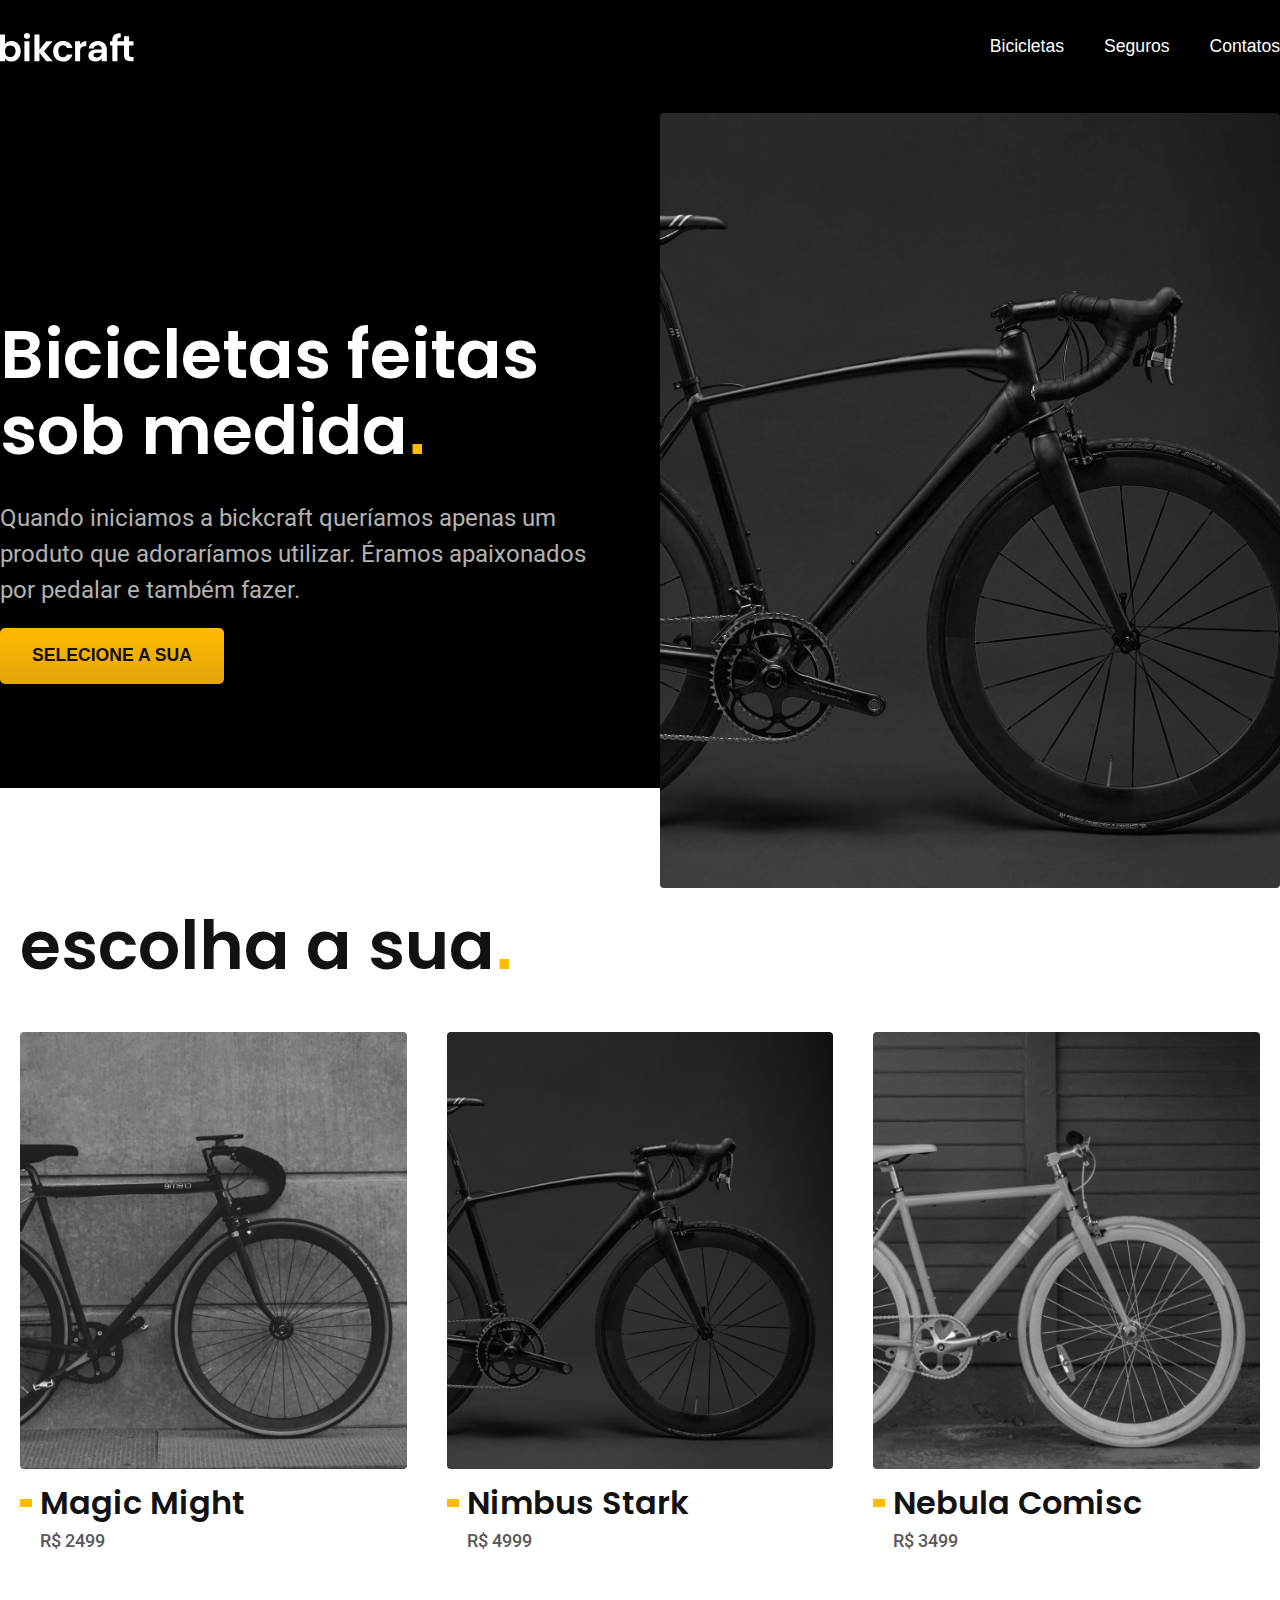
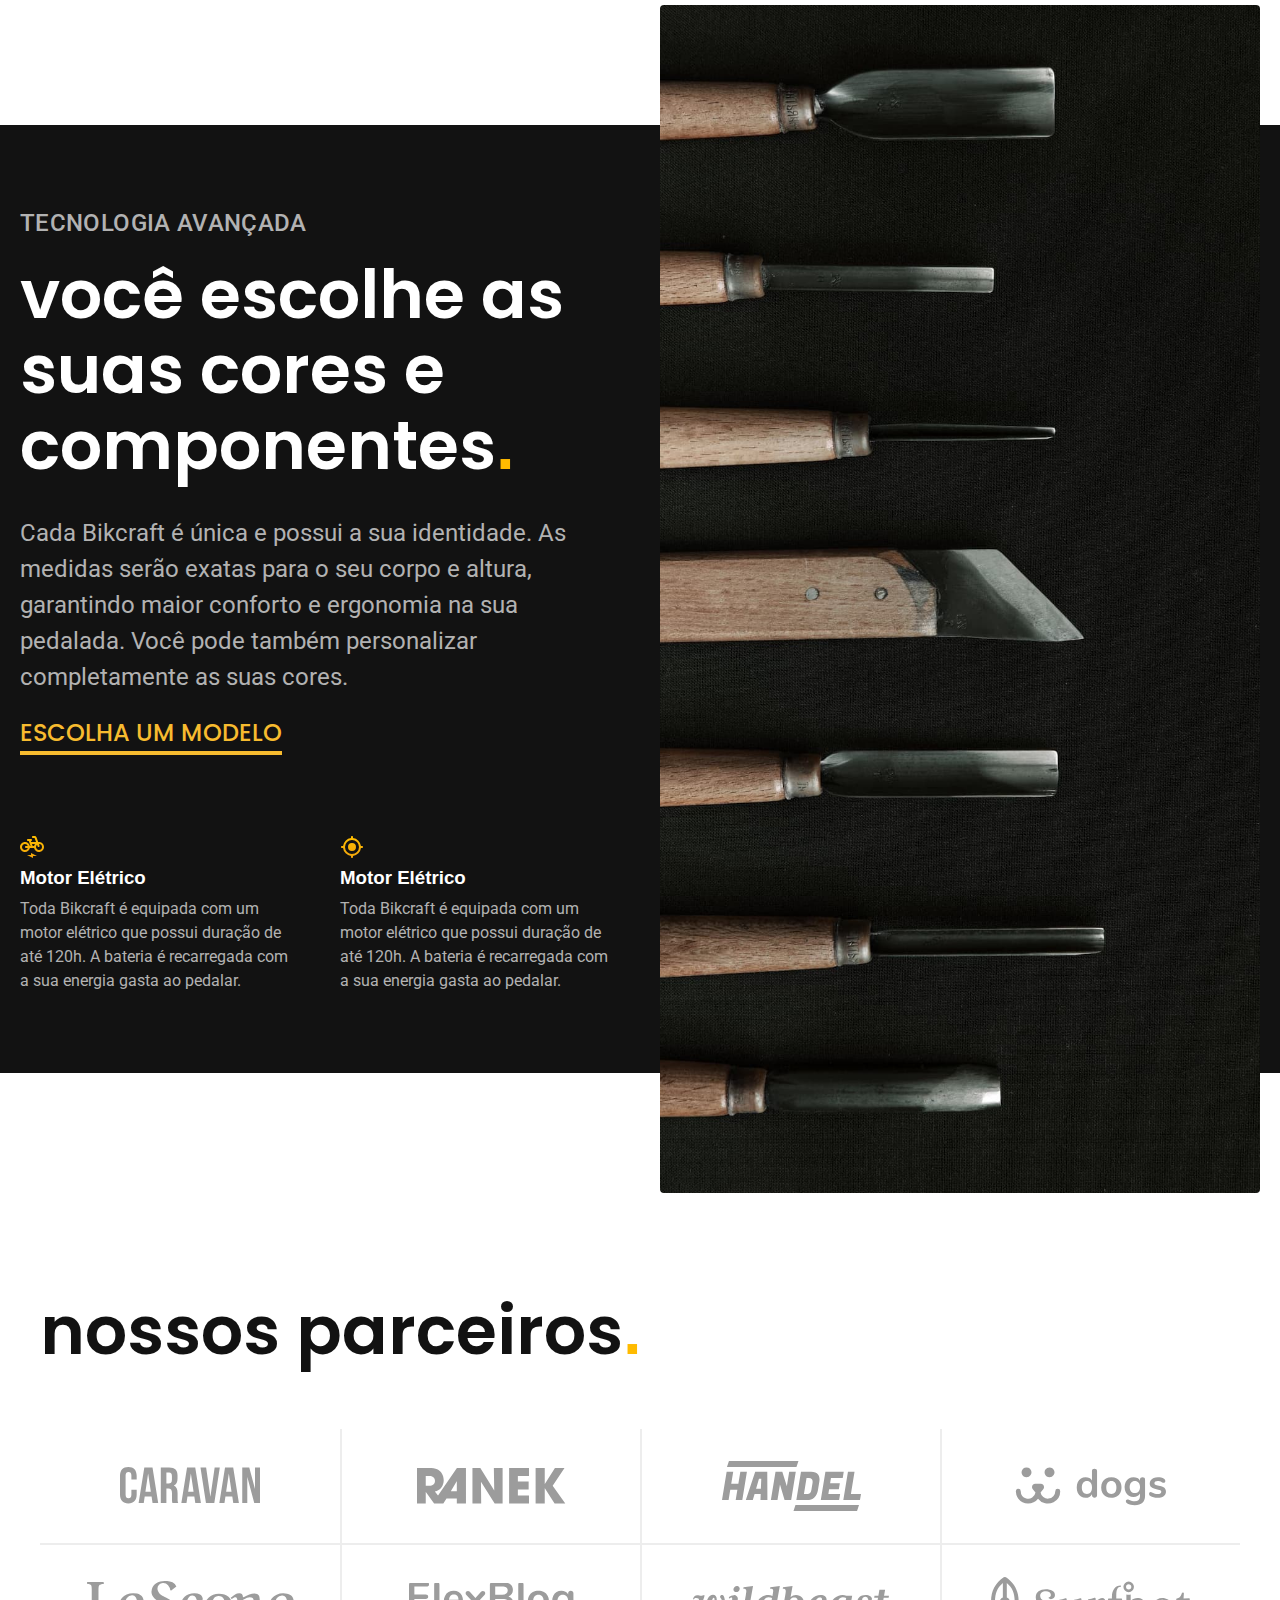
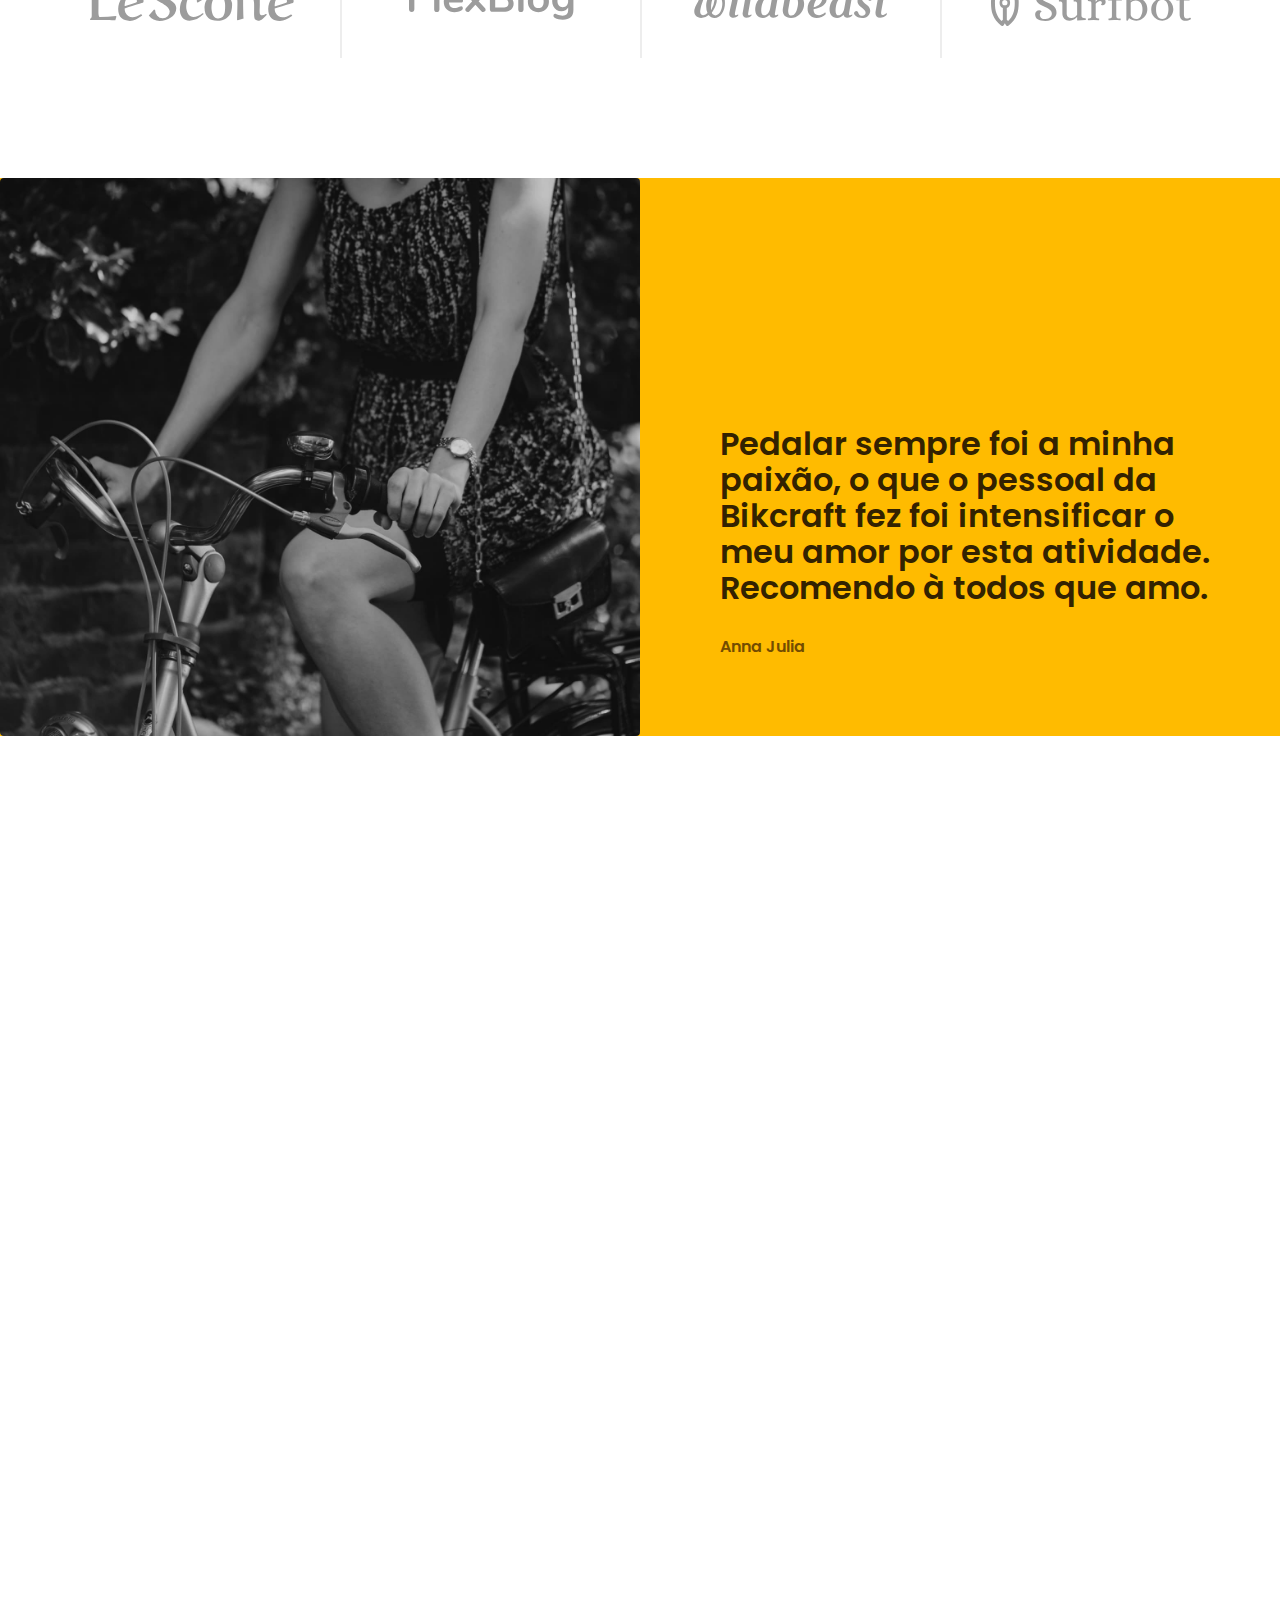
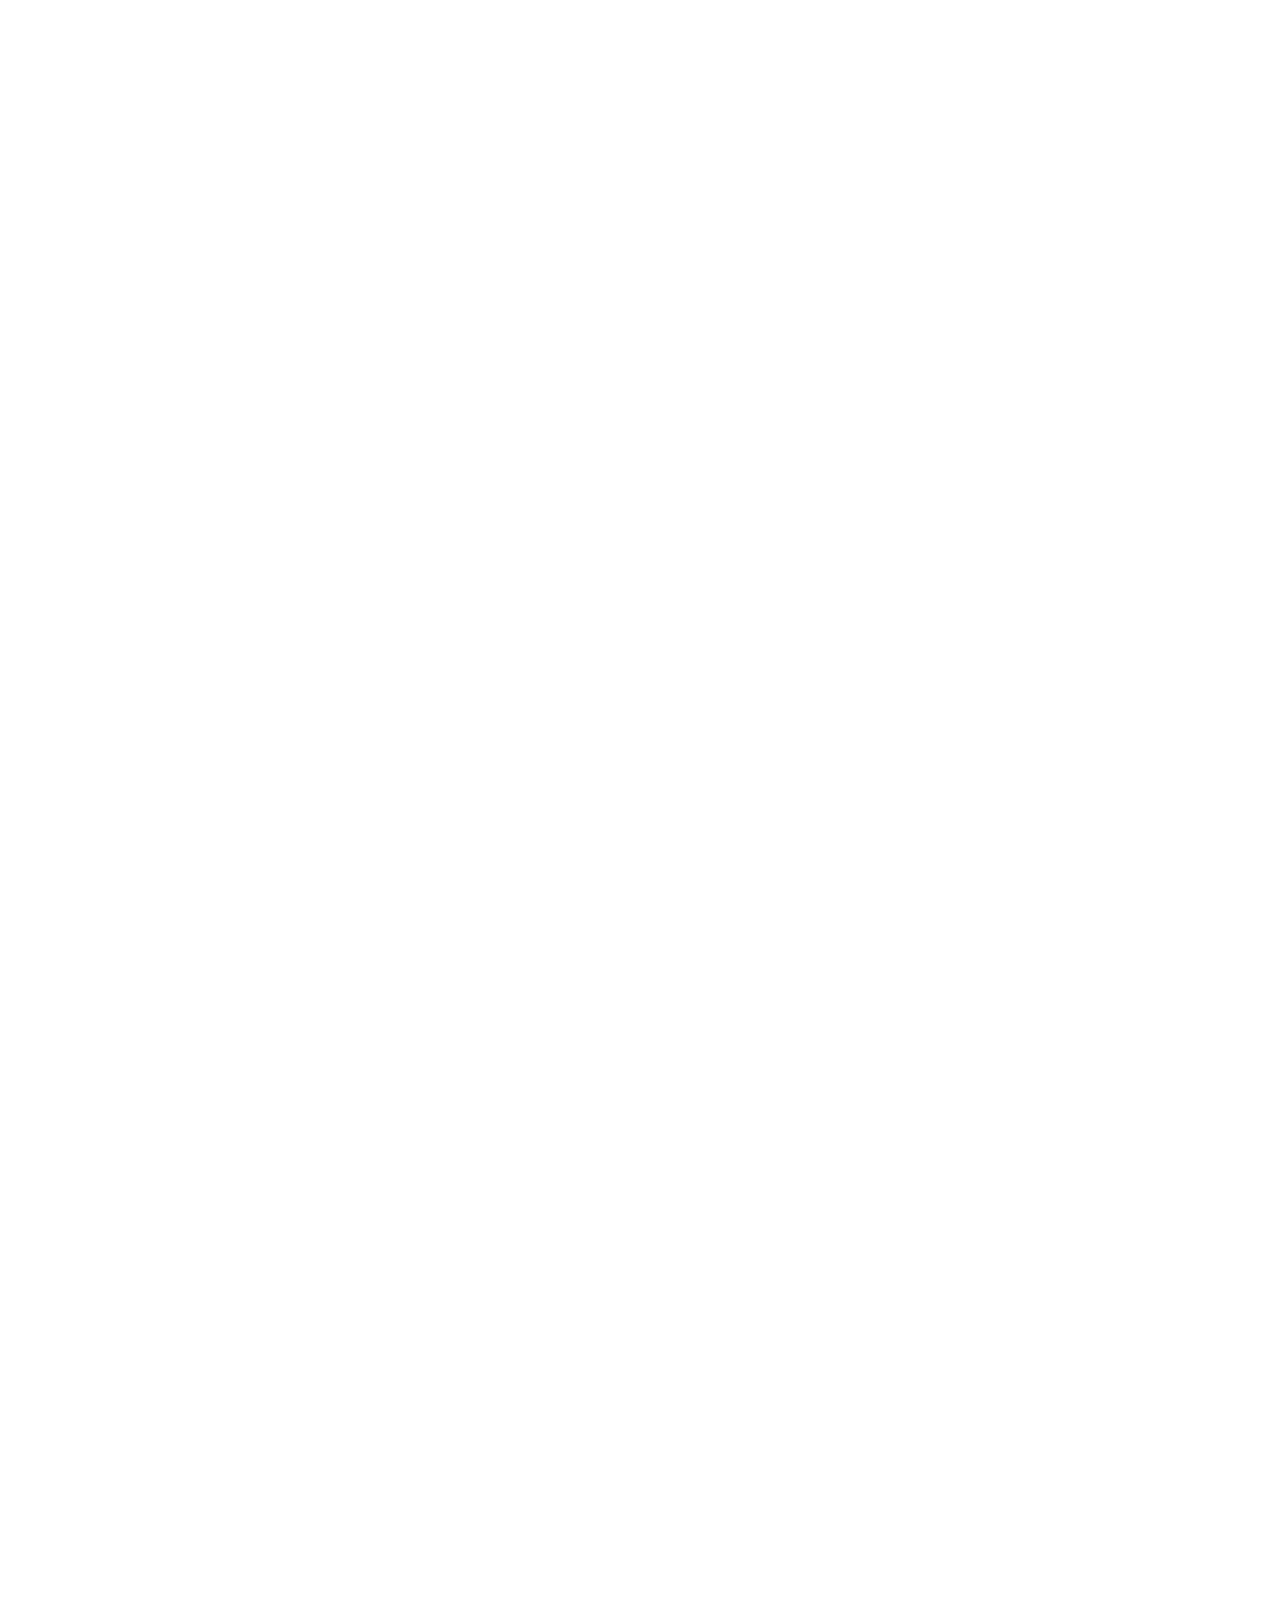
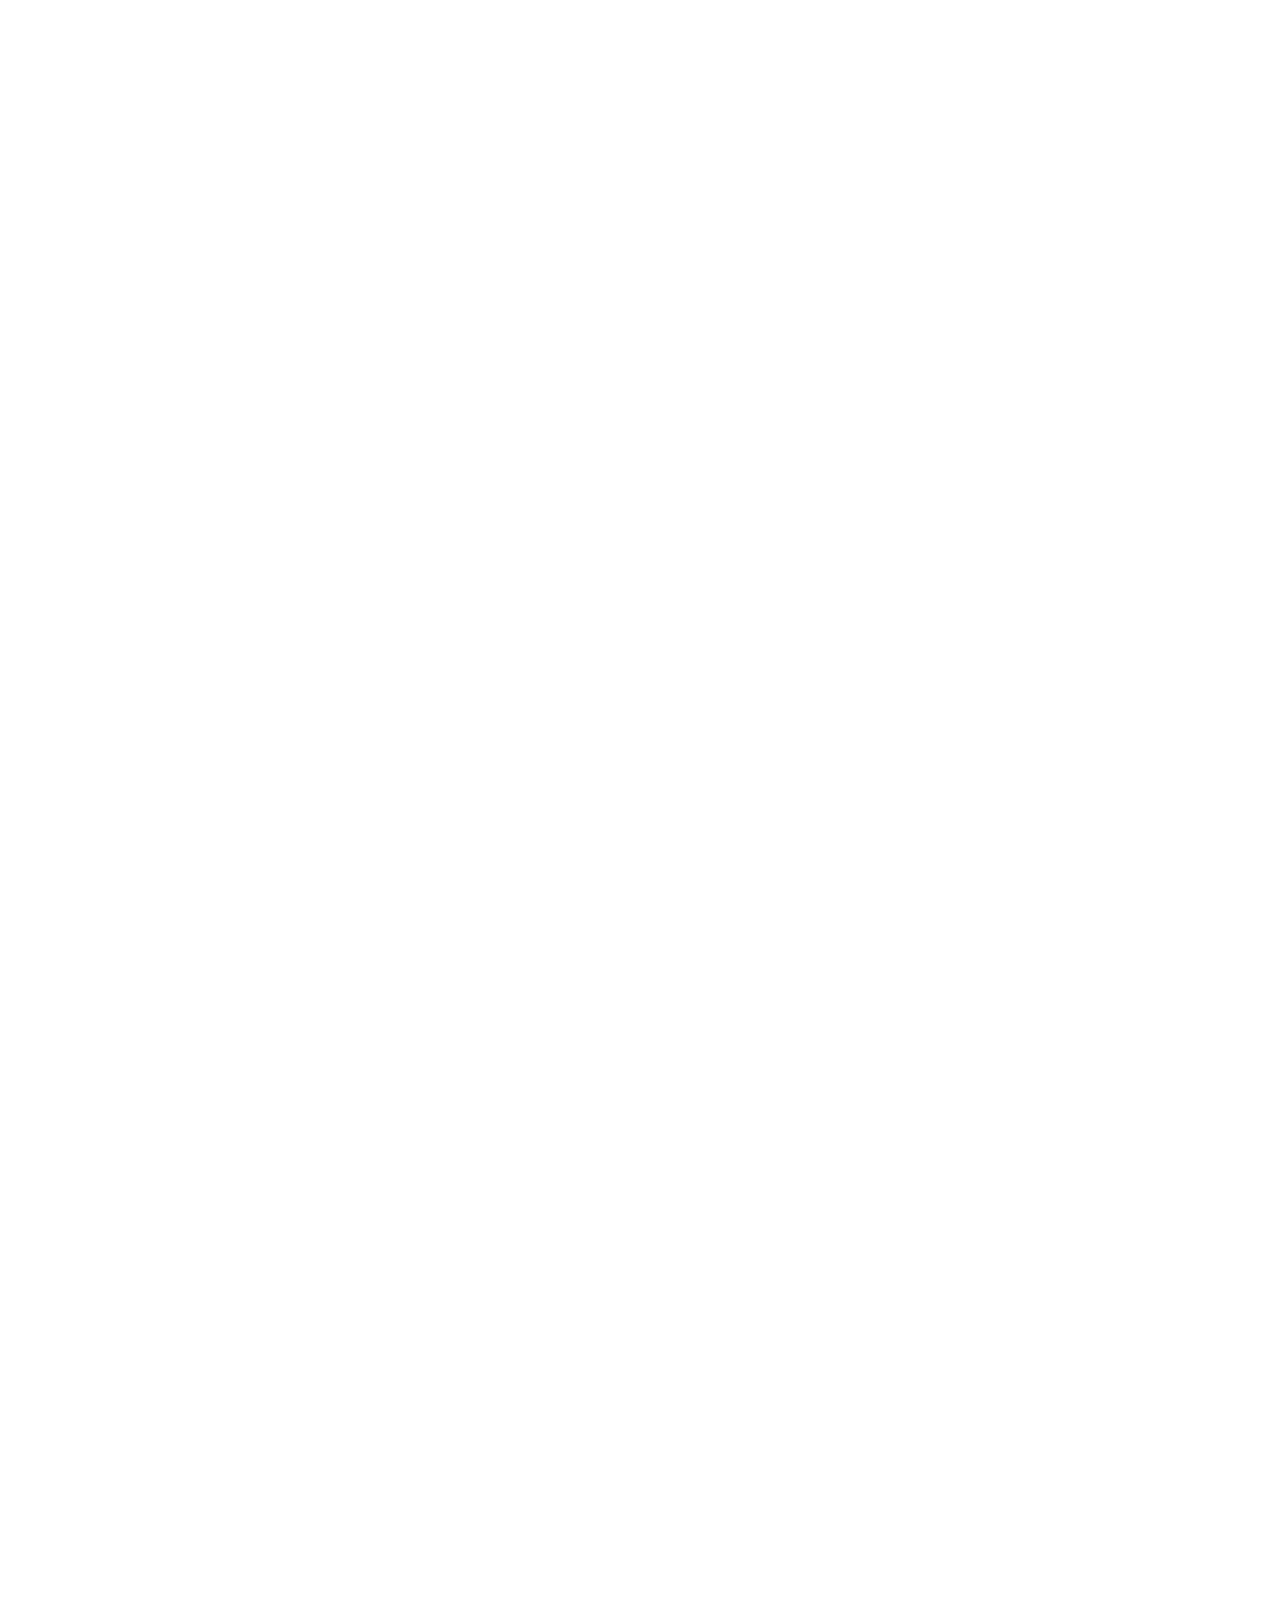
==== index.html @ d42ca48c "Area dos parceiros finalizada." ====
<!DOCTYPE html>
<html>
  <head>
    <meta charset="UTF-8" />
    <meta name="viewport" content="width=device-width, initial-scale=1.0" />
    <title>Bikcraft - Bicicletas Elétricas</title>
    <meta
      name="description"
      content="Bicicletas elétricas de alta precisão e qualidade, feitas sob medida para o cliente. Explore o mundo na sua velocidade com a bikcraft."
    />
    <link rel="stylesheet" href="./css/style.css" />
  </head>
  <body>
    <header class="header-bg">
      <div class="header container">
        <a href="./"><img src="./img/bikcraft.svg" alt="Bikcraft" /></a>
        <nav aria-label="primaria">
          <ul class=" header-menu">
            <li>
              <a href="./bicicletas.html" class="active poppins">Bicicletas</a>
            </li>
            <li><a href="./seguros.html" class="poppins">Seguros</a></li>
            <li><a href=".contatos.html" class="poppins">Contatos</a></li>
          </ul>
        </nav>
      </div>
    </header>

    <main>
     <div class="introducao-bg">
      <div class="introducao container">
        <div class="introducao-left">
          <h1 class="font-1-xxl-b cor-0 margin-32">
            Bicicletas feitas sob medida<span class="cor-p1">.</span>
          </h1>
          <p class="font-2-l cor-5 margin-20">
            Quando iniciamos a bickcraft queríamos apenas um produto que
            adoraríamos utilizar. Éramos apaixonados por pedalar e também fazer.
          </p>
          <a href="./bicicletas.html" class="btn">SELECIONE A SUA</a>
        </div>
        <div class="introducao-img">
          <img src="./img/fotos/introducao.jpg" alt="Bicileta eletrica preta" />
        </div>
      </div>
     </div>

      <article class="bicicletas-lista">
        <h2 class="font-1-xxl-b cor-12 margin-48 container">escolha a sua<span class="cor-p1">.</span></h2>

        <ul>
          <li>
            <a href="./bicicletas/magic.html">
              <img src="./img/bicicletas/magic-home.jpg" alt="" class="margin-16">
              <h3 class="font-1-xl margin-8">Magic Might</h3>
              <span class="font-2-m cor-8">R$ 2499</span>
            </a>
          </li>
      
          <li>
            <a href="./bicicletas/nimbus.html">
              <img src="./img/bicicletas/nimbus-home.jpg" alt="" class="margin-16">
              <h3 class="font-1-xl margin-8">Nimbus Stark</h3>
              <span class="font-2-m cor-8">R$ 4999</span>
            </a>
          </li>
          
          <li>
            <a href="./bicicletas/nebula.html">
              <img src="./img/bicicletas/nebula-home.jpg" alt="" class="margin-16">
              <h3 class="font-1-xl margin-8">Nebula Comisc</h3>
              <span class="font-2-m cor-8">R$ 3499</span>
            </a>
          </li>
        </ul>
      </article>

      <article class="tecnologias-bg margin-40">
        <div class="container tecnologias">
          <div class="tecnologias-left">
        
            <span class="font-2-l-b margin-16 cor-5" style="display: block;">TECNOLOGIA AVANÇADA</span>
            
            <h2 class="font-1-xxl-b cor-0 margin-32">você escolhe as suas cores e componentes<span class="cor-p1">.</span></h2>
            
            <p class="font-2-l margin-20 cor-5">Cada Bikcraft é única e possui a sua identidade. As medidas serão exatas para o seu corpo e altura, garantindo maior conforto e ergonomia na sua pedalada. Você pode também personalizar completamente as suas cores.</p>
            
            <a href="" class="link margin-80">ESCOLHA UM MODELO</a>
            
            <ul class="descricao">
              <li>
                <img src="/img/icones/eletrica.svg" alt="">
                <h3 class="font-1-m cor-0">
                  Motor Elétrico
                </h3>
                <p class="font-2-s cor-5">
                  Toda Bikcraft é equipada com um motor elétrico que possui duração de até 120h. A bateria é recarregada com a sua energia gasta ao pedalar.
                </p>
              </li>
              <li>
                <img src="/img/icones/rastreador.svg" alt="">
                <h3 class="font-1-m cor-0">
                  Motor Elétrico
                </h3>
                <p class="font-2-s cor-5">
                  Toda Bikcraft é equipada com um motor elétrico que possui duração de até 120h. A bateria é recarregada com a sua energia gasta ao pedalar.
                </p>
              </li>
            </ul>
          </div>
          <div class="tecnologia-img">
            <img src="/img/fotos/tecnologia.jpg" alt="" class="tecnologia-img">
          </div>
        </div>
      </article>

      <section class="parceiros">
        <h2 class="container font-1-xxl-b cor-12 margin-60" aria-label="parceiros">nossos parceiros<span class="cor-p1">.</span></h2>

        <ul class="parceiros-grid">
          <li><img src="/img/parceiros/caravan.svg" alt="caravan"></li>
          <li><img src="/img/parceiros/ranek.svg" alt="ranek"></li>
          <li><img src="/img/parceiros/handel.svg" alt="handel"></li>
          <li><img src="/img/parceiros/dogs.svg" alt="dogs"></li>
          <li><img src="/img/parceiros/lescone.svg" alt="lescone"></li>
          <li><img src="/img/parceiros/flexblog.svg" alt="flexblog"></li>
          <li><img src="/img/parceiros/wildbeast.svg" alt="wildbeast"></li>
          <li><img src="/img/parceiros/surfbot.svg" alt="surfbot"></li>
        </ul>
      </section>

      <section class="depoimento" aria-label="Depoimento">
        <img src="./img/fotos/depoimento.jpg" alt="">
        <div class="depoimento-conteudo">
          <blockquote>
            <p class="font-1-xl cor-p5 margin-32">Pedalar sempre foi a minha paixão, o que o pessoal da Bikcraft fez foi intensificar o meu amor por esta atividade. Recomendo à todos que amo.</p>
          </blockquote>
          <span class="font-1-m-b cor-p4">Anna Julia</span>
        </div>
      </section>
    </main>
  </body>
</html>
---- css/style.css ----
@import url('https://fonts.googleapis.com/css2?family=Poppins:wght@400;500;600;700;800&family=Roboto:wght@400;500;700;900&display=swap');

/* REUTILIZAVEIS */
@import './utilidades/componentes.css';
@import './utilidades/tipografia.css';
@import './utilidades/cores.css';
@import './utilidades/margin.css';
@import './header.css';

/* HOME */
@import './home/introducao.css';
@import './home/tecnologias.css';
@import './home/parceiros.css';
@import './home/depoimento.css';
@import url('./bicicletas/bicicletas-lista.css');

*,
*::before,
*::after{
  margin: 0;
  padding: 0;
  box-sizing: border-box;
  font-family: Arial, Helvetica, sans-serif;
  color: var(--cor-11);
}

body{
  height: 8000px;
}

a{
  text-decoration: none;
}

ul{
  list-style: none;
}

img{
  max-width: 100%;
  display: block;
}

img[src$='.jpg']{
  border-radius: 4px;
}
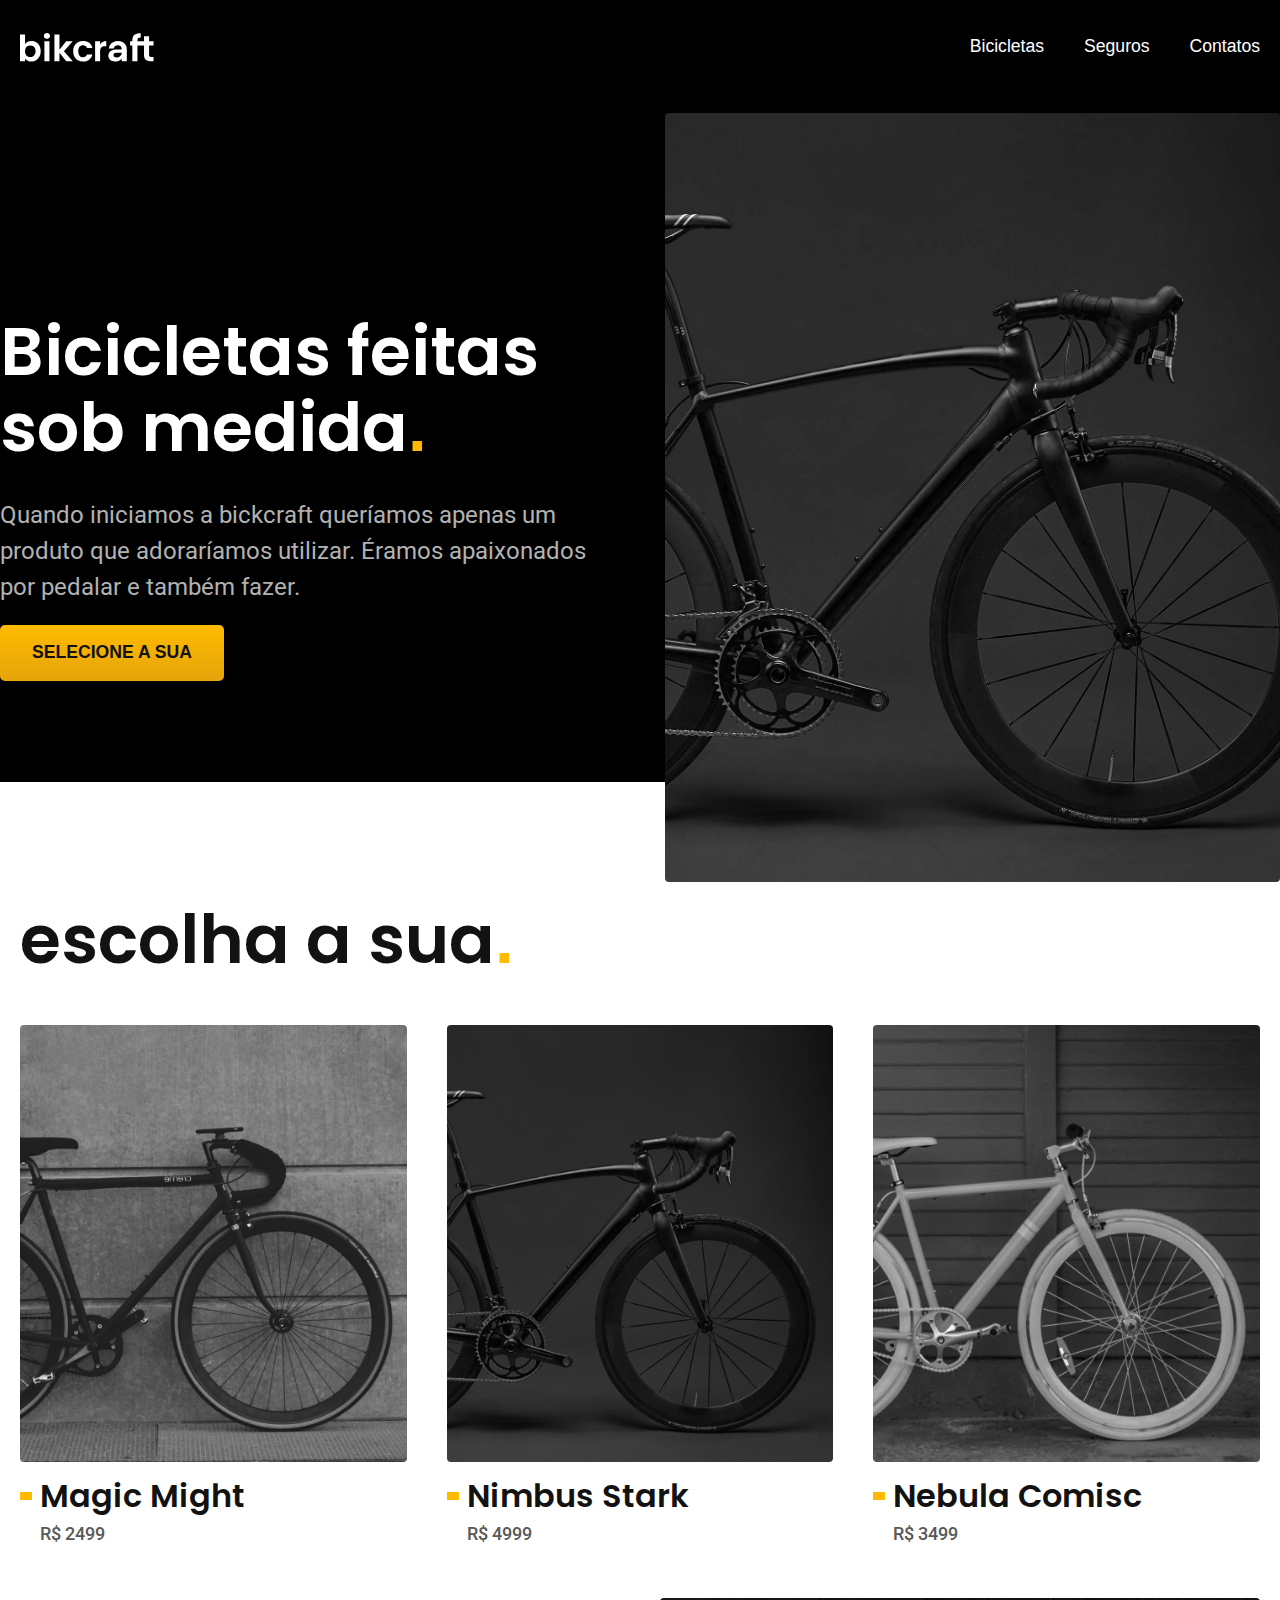
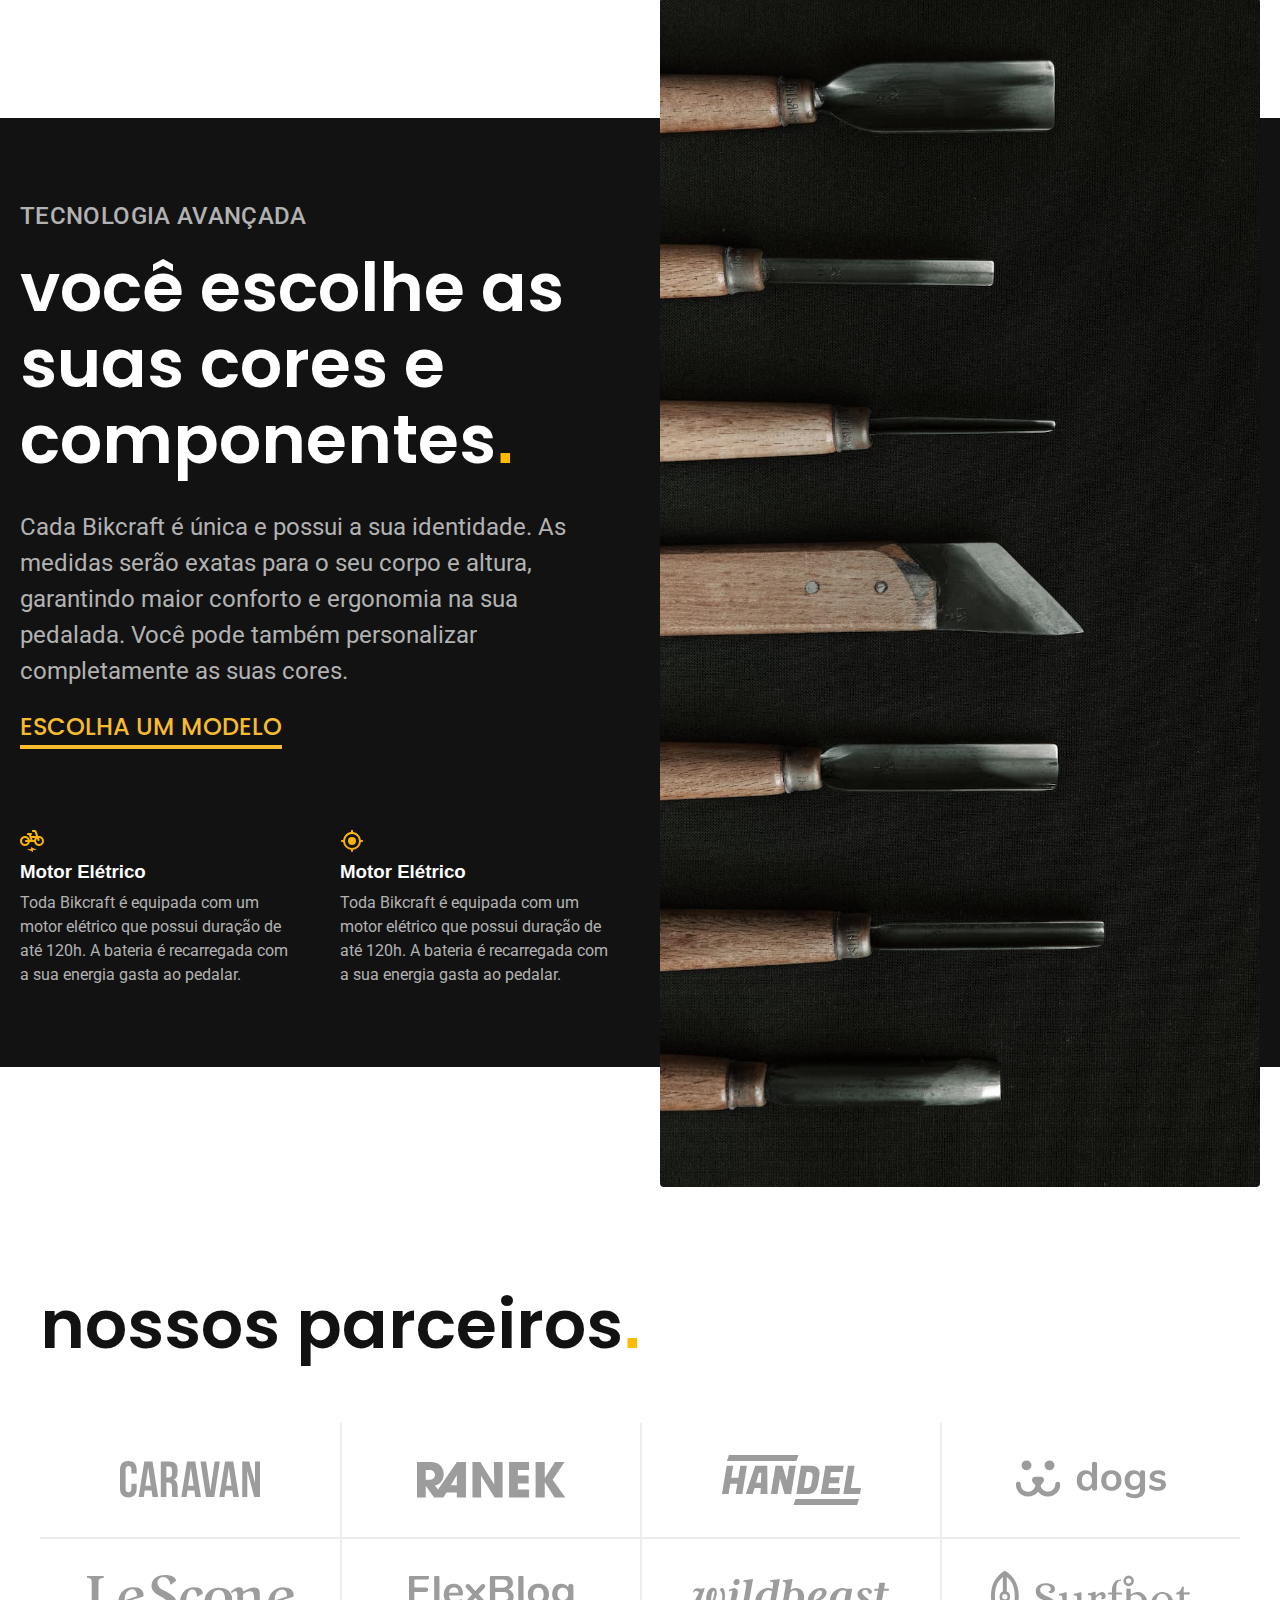
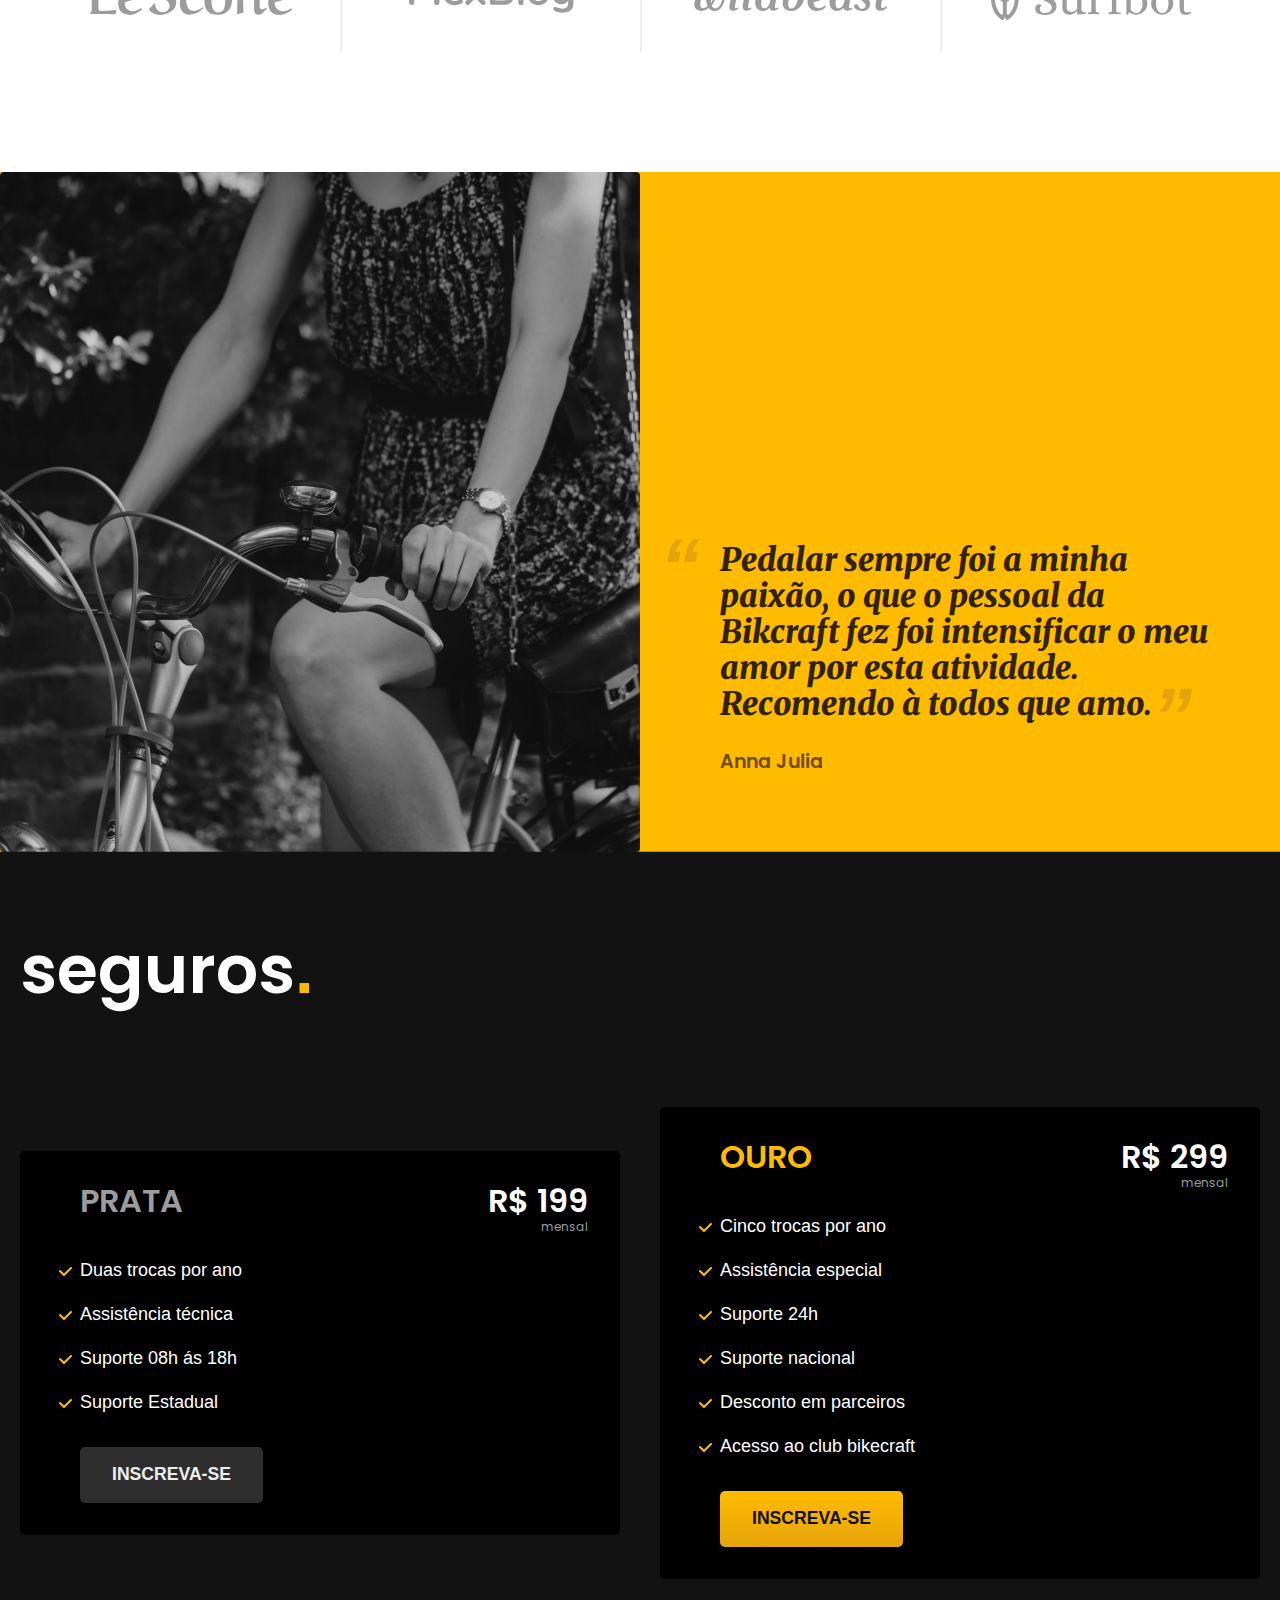
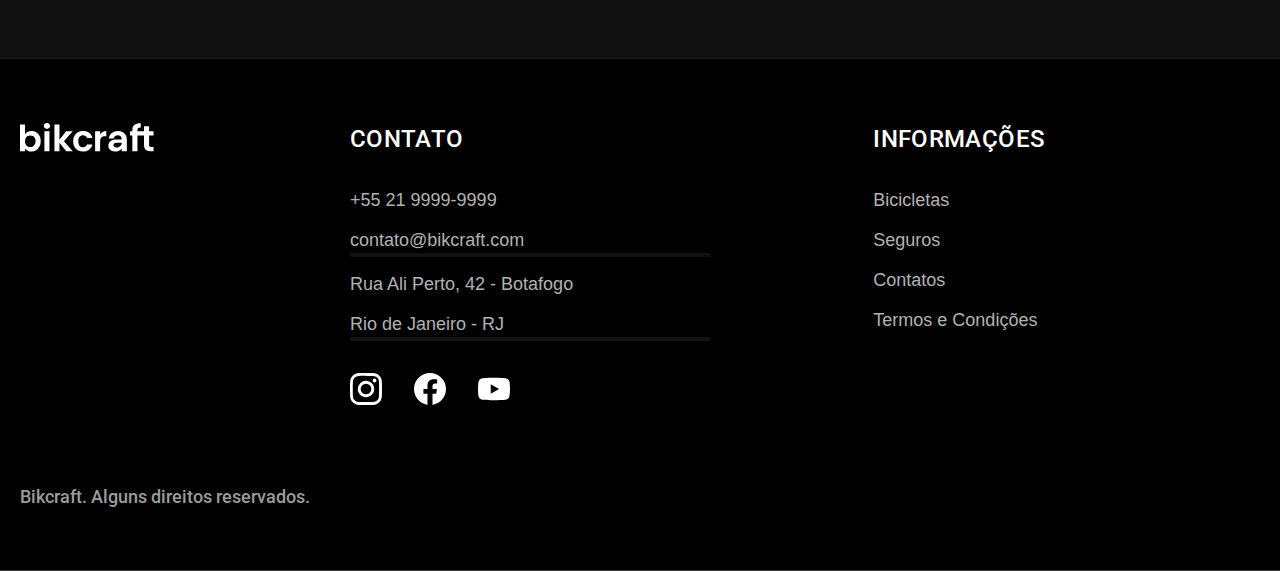
==== commit f930e30f: "Finalizado a home e a pagina de termos." ====
--- a/index.html
+++ b/index.html
@@ -138,6 +138,75 @@
           <span class="font-1-m-b cor-p4">Anna Julia</span>
         </div>
       </section>
+
+      <article class="seguros container">
+        <h2 class="font-1-xxl-b cor-0 margin-60">seguros<span class="cor-p1">.</span></h2>
+        
+        <div class="seguros-item">
+          <h3 class="font-1-xl cor-6 margin-40">PRATA</h3>
+          <span class="font-1-xl cor-0">R$ 199 <span class="font-1-xs cor-6">mensal</span></span>
+          
+          <ul class="font-2-m cor-0 margin-32" >
+            <li>Duas trocas por ano</li>
+            <li>Assistência técnica</li>
+            <li>Suporte 08h ás 18h</li>
+            <li>Suporte Estadual</li>
+          </ul>
+          
+          <a href="./orcamento.html" class="btn sec">INSCREVA-SE</a>
+        </div>
+
+        <div class="seguros-item">
+          <h3 class="font-1-xl cor-p1 margin-40">OURO</h3>
+          <span class="font-1-xl cor-0">R$ 299 <span class="font-1-xs cor-6">mensal</span></span>
+          
+          <ul class="font-2-m cor-0 margin-32">
+            <li>Cinco trocas por ano</li>
+            <li>Assistência especial</li>
+            <li>Suporte 24h</li>
+            <li>Suporte nacional</li>
+            <li>Desconto em parceiros</li>
+            <li>Acesso ao club bikecraft</li>
+          </ul>
+
+          <a href="./orcamento.html" class="btn">INSCREVA-SE</a>
+        </div>
+      </article>
+
     </main>
+    <footer class="container footer">
+      <img src="./img/bikcraft.svg" alt="Bikcraft">
+      <div class="footer-contato">
+        <h3 class="font-2-l-b cor-0">Contato</h3>
+        <ul class="cor-5 font-2-m">
+          <li><a href="tel:+552199999999">+55 21 9999-9999</a></li>
+          <li><a href="mailto:contato@bikcraft.com">contato@bikcraft.com</a></li>
+          <li>Rua Ali Perto, 42 - Botafogo</li>
+          <li>Rio de Janeiro - RJ</li>
+        </ul>
+        <div class="footer-redes">
+          <a href="./">
+            <img src="./img/redes/instagram.svg" alt=Instagram">
+          </a>
+          <a href="">
+            <img src="./img/redes/facebook.svg" alt=Facebook">
+          </a>
+          <a href="">
+            <img src="./img/redes/youtube.svg" alt=Youtube">
+          </a>
+        </div>
+      </div>
+      
+      <div class="footer-informacoes">
+      <h3 class="font-2-l-b cor-0">Informações</h3>
+      <ul class="cor-5 font-2-m">
+        <li><a href="/bicicletas.html">Bicicletas</a></li>
+        <li><a href="/seguros.html">Seguros</a></li>
+        <li><a href="/contato.html">Contatos</a></li>
+        <li><a href="/termos.html">Termos e Condições</a></li>
+      </ul>
+      </div>
+      <p class="font-2-m cor-6 footer-cop">Bikcraft. Alguns direitos reservados.</p>
+    </footer>
   </body>
 </html>
--- a/css/style.css
+++ b/css/style.css
@@ -1,4 +1,4 @@
-@import url('https://fonts.googleapis.com/css2?family=Poppins:wght@400;500;600;700;800&family=Roboto:wght@400;500;700;900&display=swap');
+@import url('https://fonts.googleapis.com/css2?family=Merriweather:ital,wght@1,900&family=Poppins:wght@400;500;600;700;800&family=Roboto:wght@400;500;700;900&display=swap');
 
 /* REUTILIZAVEIS */
 @import './utilidades/componentes.css';
@@ -6,6 +6,7 @@
 @import './utilidades/cores.css';
 @import './utilidades/margin.css';
 @import './header.css';
+@import url('./footer.css');
 
 /* HOME */
 @import './home/introducao.css';
@@ -13,6 +14,12 @@
 @import './home/parceiros.css';
 @import './home/depoimento.css';
 @import url('./bicicletas/bicicletas-lista.css');
+
+/* Seguros */
+@import url('./seguros/seguros.css');
+
+/* TERMOS */
+@import url('./termos/termos.css');
 
 *,
 *::before,
@@ -24,16 +31,16 @@
   color: var(--cor-11);
 }
 
-body{
-  height: 8000px;
-}
-
 a{
   text-decoration: none;
 }
 
 ul{
   list-style: none;
+}
+
+li{
+  color: inherit;
 }
 
 img{
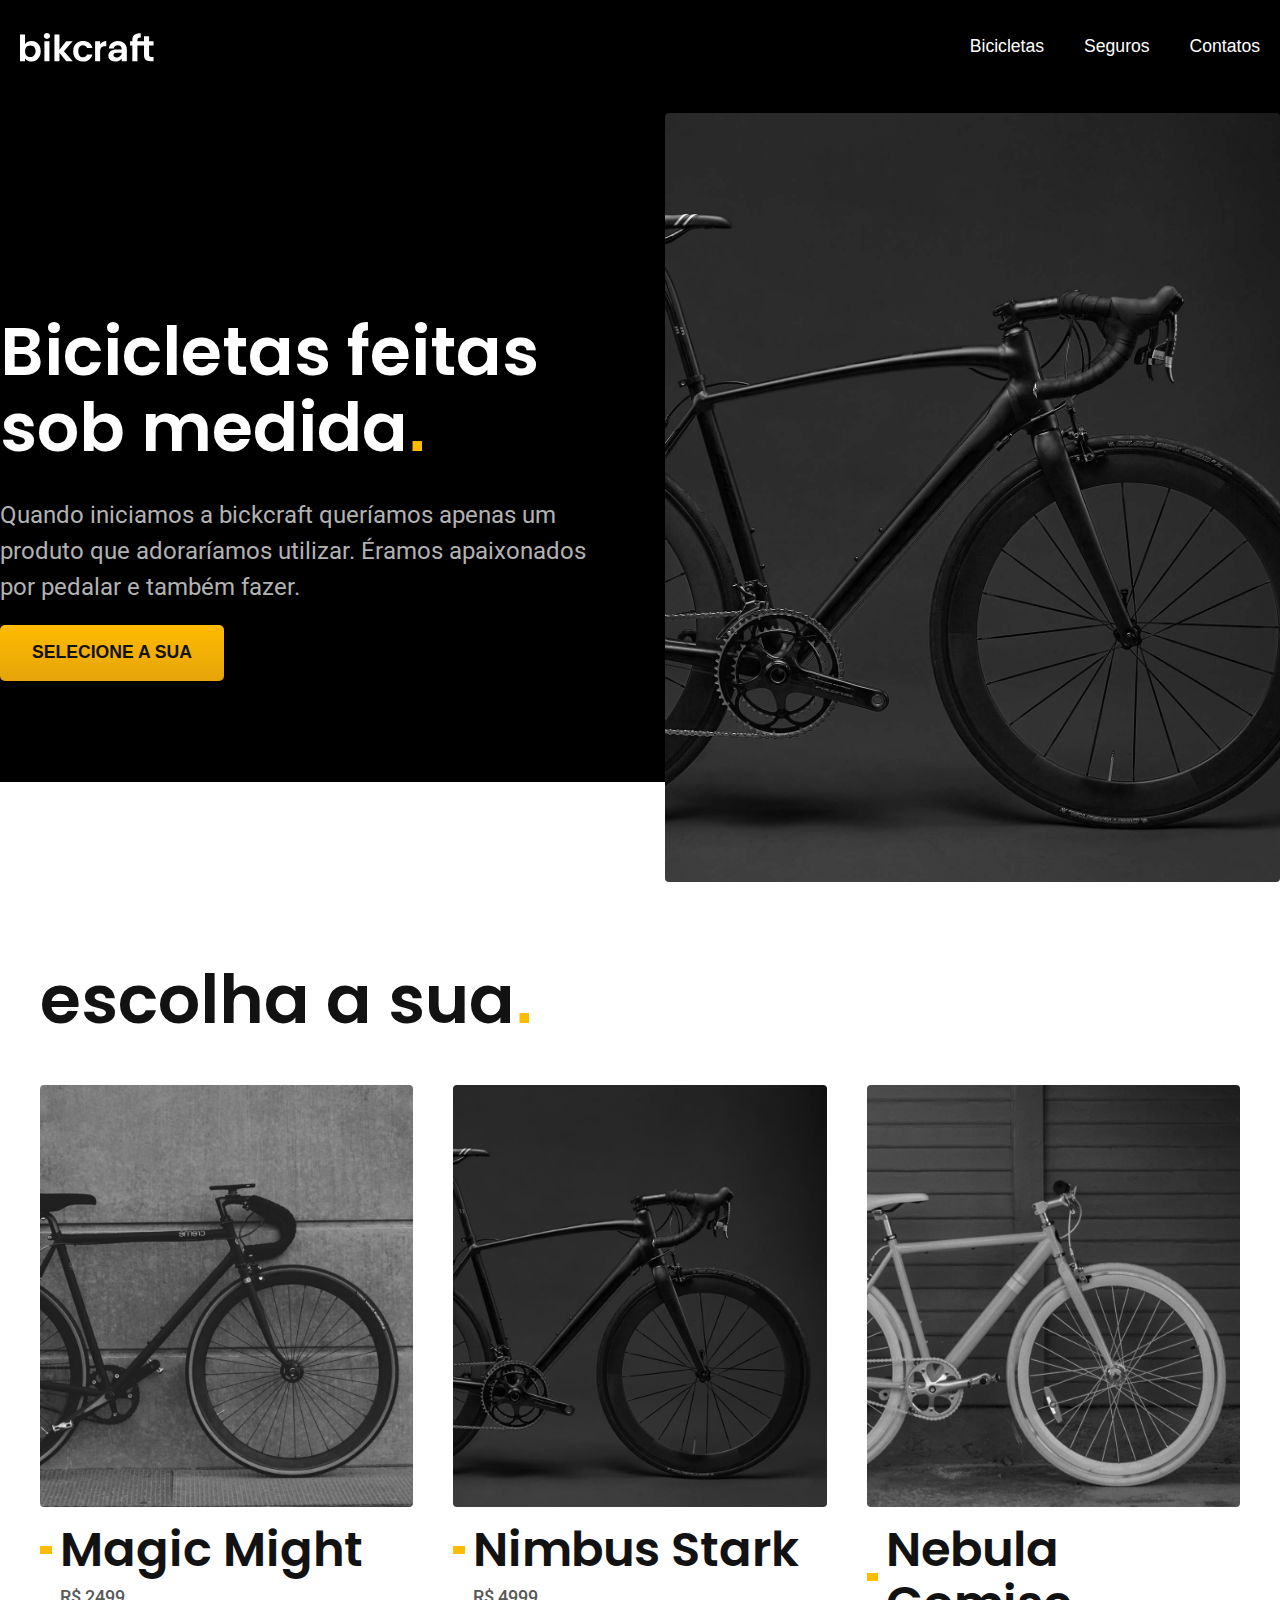
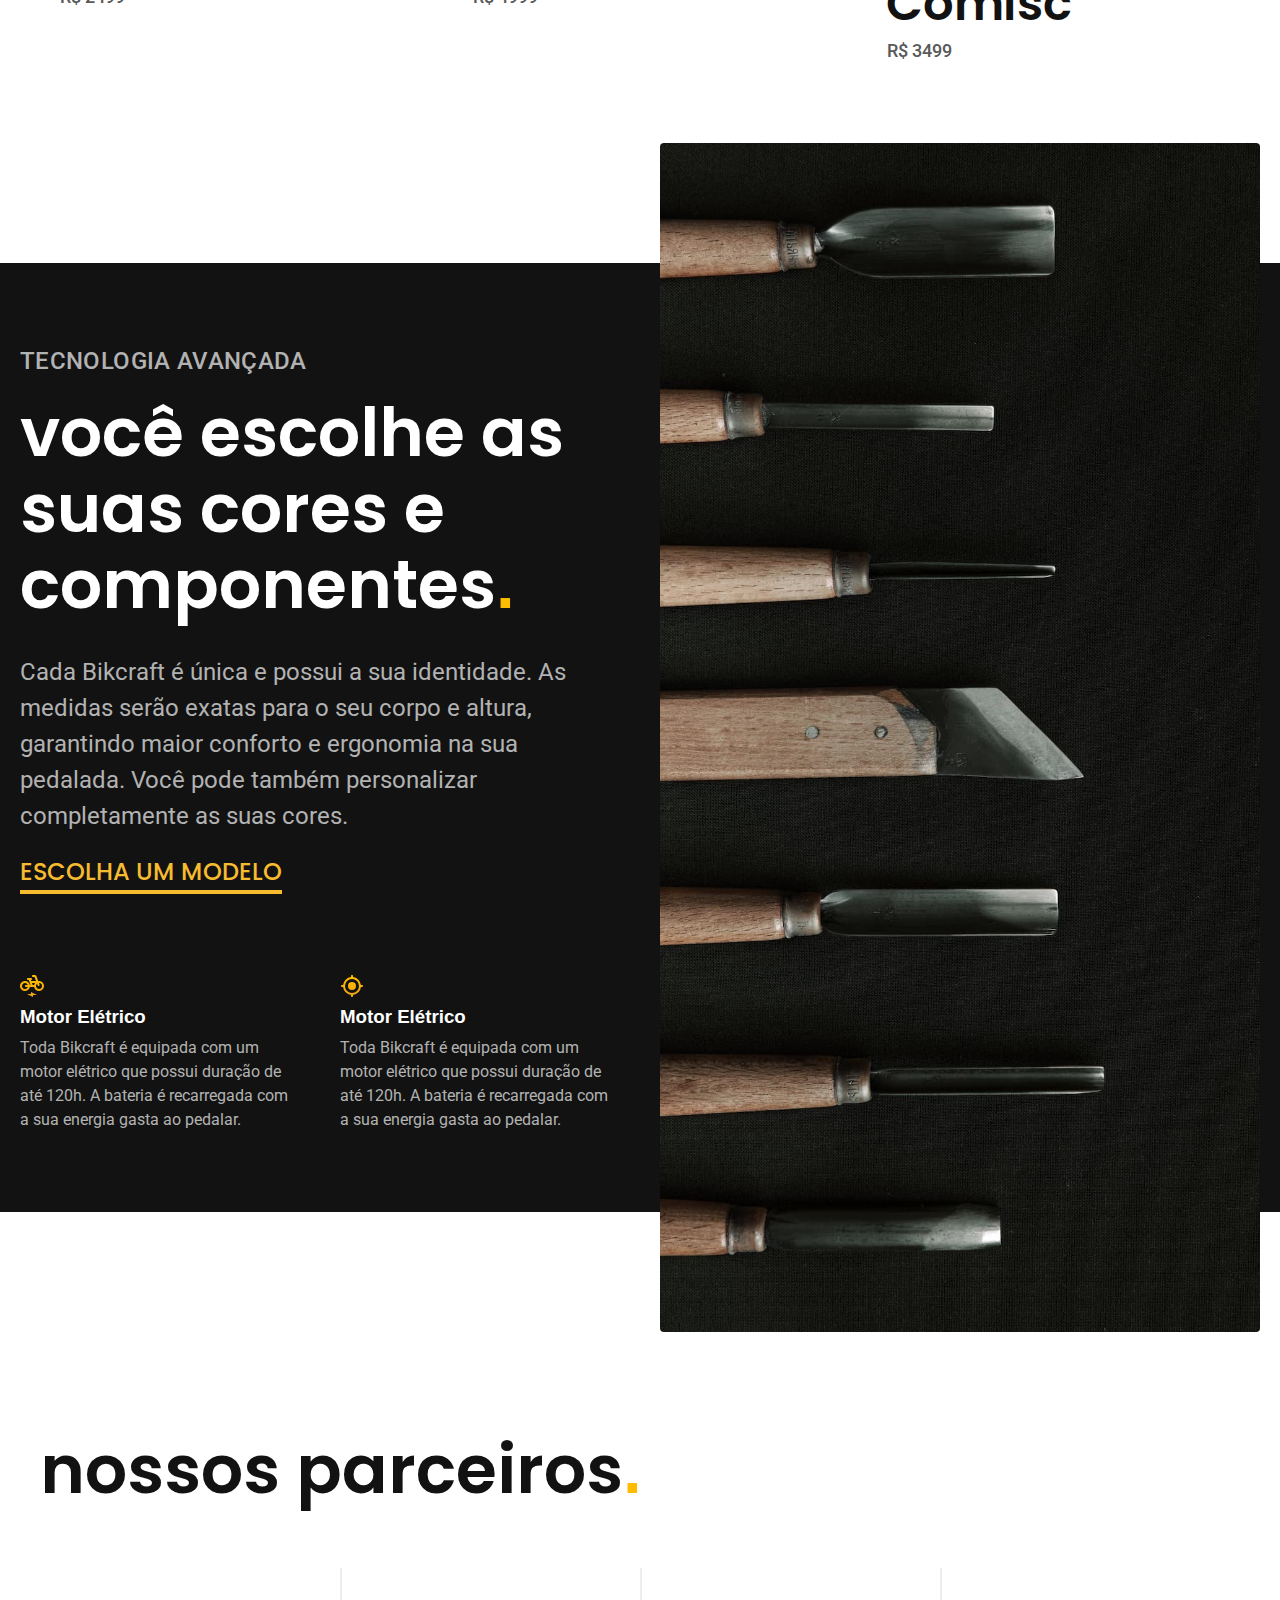
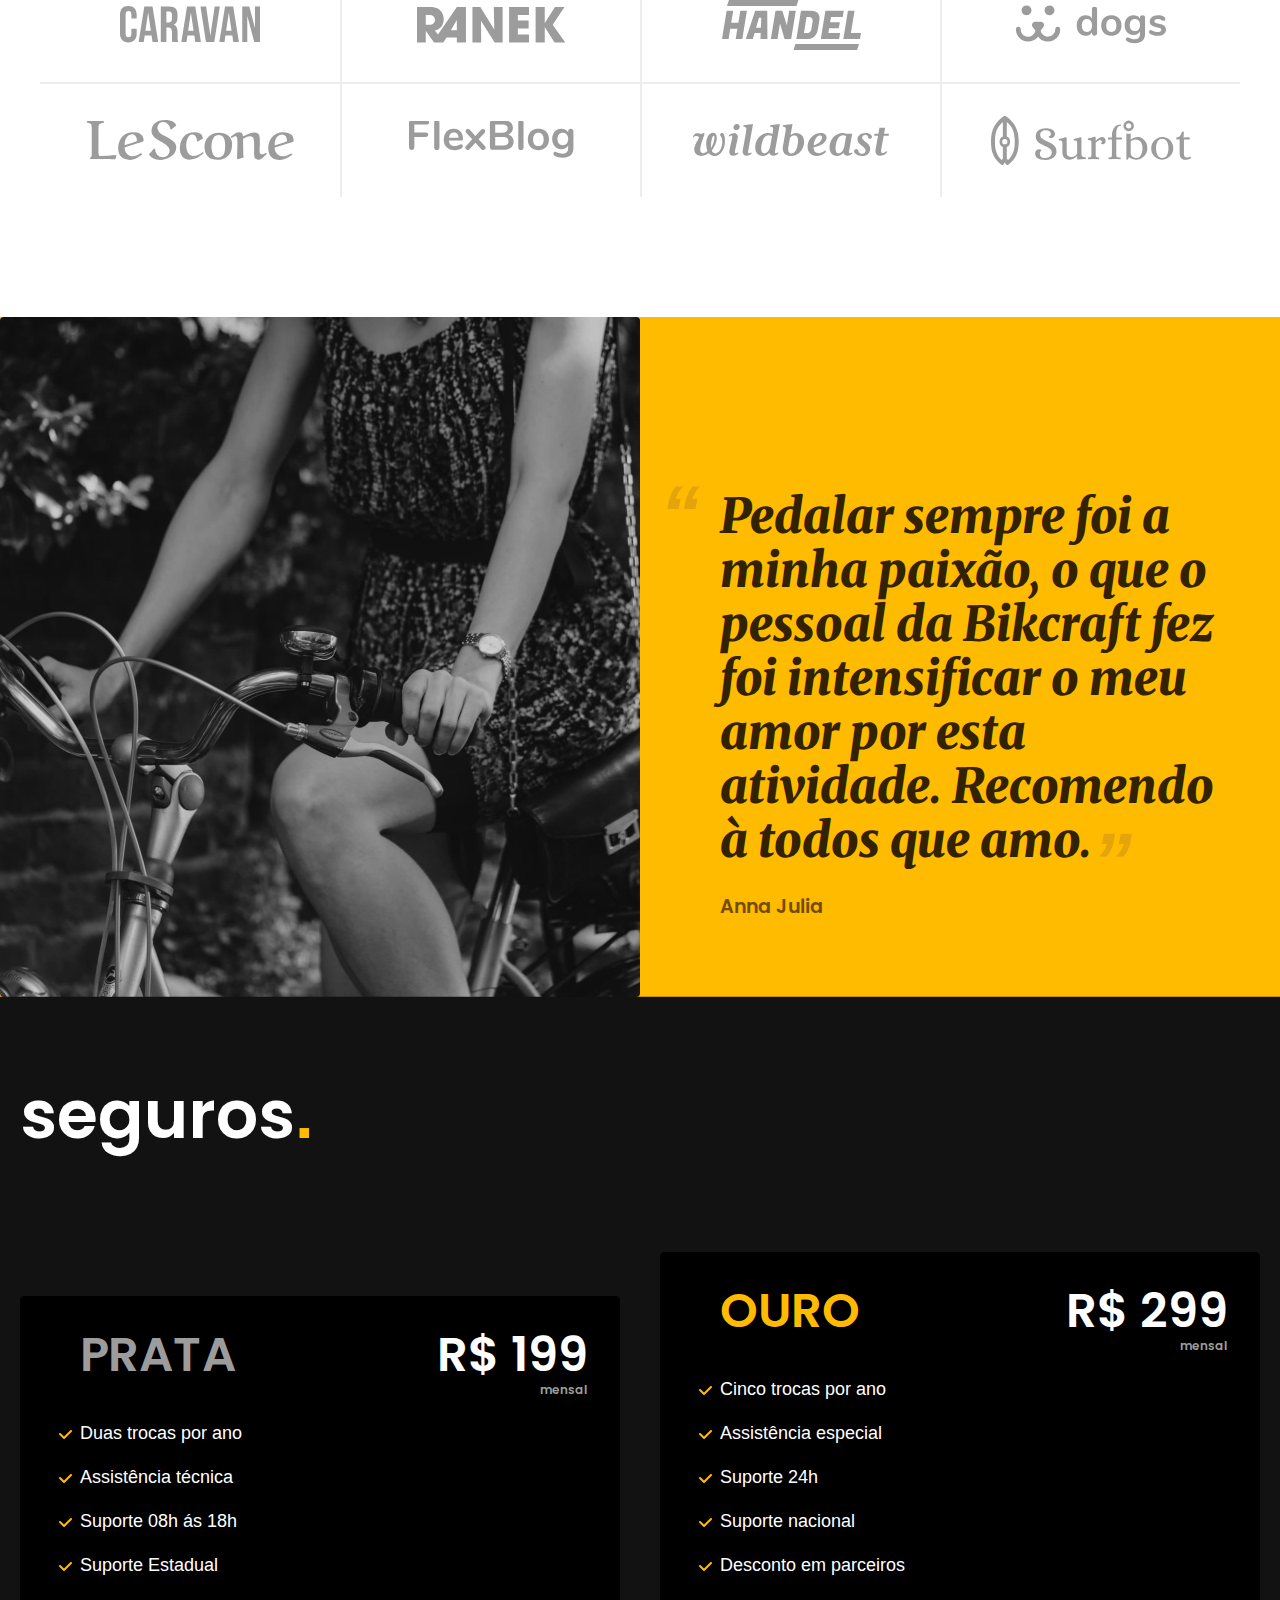
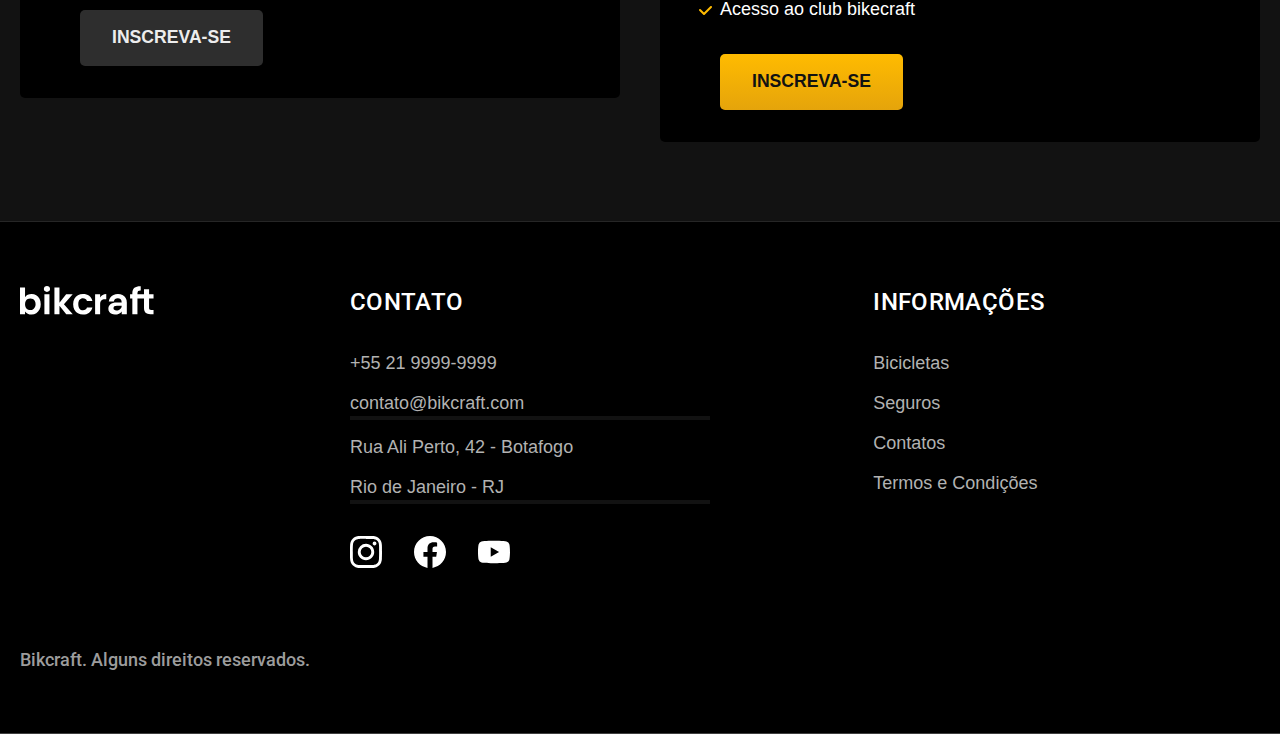
==== commit fb852deb: "Retomando o projeto e finalizando a pagina de contatos" ====
--- a/index.html
+++ b/index.html
@@ -8,19 +8,19 @@
       name="description"
       content="Bicicletas elétricas de alta precisão e qualidade, feitas sob medida para o cliente. Explore o mundo na sua velocidade com a bikcraft."
     />
-    <link rel="stylesheet" href="./css/style.css" />
+    <link rel="stylesheet" href="../css/style.css" />
   </head>
   <body>
     <header class="header-bg">
       <div class="header container">
-        <a href="./"><img src="./img/bikcraft.svg" alt="Bikcraft" /></a>
+        <a href="../"><img src="../img/bikcraft.svg" alt="Bikcraft" /></a>
         <nav aria-label="primaria">
           <ul class=" header-menu">
             <li>
-              <a href="./bicicletas.html" class="active poppins">Bicicletas</a>
+              <a href="../bicicletas.html" class="poppins">Bicicletas</a>
             </li>
-            <li><a href="./seguros.html" class="poppins">Seguros</a></li>
-            <li><a href=".contatos.html" class="poppins">Contatos</a></li>
+            <li><a href="../seguros.html" class="poppins">Seguros</a></li>
+            <li><a href="./contatos.html" class="poppins">Contatos</a></li>
           </ul>
         </nav>
       </div>
@@ -37,10 +37,10 @@
             Quando iniciamos a bickcraft queríamos apenas um produto que
             adoraríamos utilizar. Éramos apaixonados por pedalar e também fazer.
           </p>
-          <a href="./bicicletas.html" class="btn">SELECIONE A SUA</a>
+          <a href="../bicicletas.html" class="btn">SELECIONE A SUA</a>
         </div>
         <div class="introducao-img">
-          <img src="./img/fotos/introducao.jpg" alt="Bicileta eletrica preta" />
+          <img src="../img/fotos/introducao.jpg" alt="Bicileta eletrica preta" />
         </div>
       </div>
      </div>
@@ -50,24 +50,24 @@
 
         <ul>
           <li>
-            <a href="./bicicletas/magic.html">
-              <img src="./img/bicicletas/magic-home.jpg" alt="" class="margin-16">
+            <a href="../bicicletas/magic.html">
+              <img src="../img/bicicletas/magic-home.jpg" alt="" class="margin-16">
               <h3 class="font-1-xl margin-8">Magic Might</h3>
               <span class="font-2-m cor-8">R$ 2499</span>
             </a>
           </li>
       
           <li>
-            <a href="./bicicletas/nimbus.html">
-              <img src="./img/bicicletas/nimbus-home.jpg" alt="" class="margin-16">
+            <a href="../bicicletas/nimbus.html">
+              <img src="../img/bicicletas/nimbus-home.jpg" alt="" class="margin-16">
               <h3 class="font-1-xl margin-8">Nimbus Stark</h3>
               <span class="font-2-m cor-8">R$ 4999</span>
             </a>
           </li>
           
           <li>
-            <a href="./bicicletas/nebula.html">
-              <img src="./img/bicicletas/nebula-home.jpg" alt="" class="margin-16">
+            <a href="../bicicletas/nebula.html">
+              <img src="../img/bicicletas/nebula-home.jpg" alt="" class="margin-16">
               <h3 class="font-1-xl margin-8">Nebula Comisc</h3>
               <span class="font-2-m cor-8">R$ 3499</span>
             </a>
@@ -130,7 +130,7 @@
       </section>
 
       <section class="depoimento" aria-label="Depoimento">
-        <img src="./img/fotos/depoimento.jpg" alt="">
+        <img src="../img/fotos/depoimento.jpg" alt="">
         <div class="depoimento-conteudo">
           <blockquote>
             <p class="font-1-xl cor-p5 margin-32">Pedalar sempre foi a minha paixão, o que o pessoal da Bikcraft fez foi intensificar o meu amor por esta atividade. Recomendo à todos que amo.</p>
@@ -153,7 +153,7 @@
             <li>Suporte Estadual</li>
           </ul>
           
-          <a href="./orcamento.html" class="btn sec">INSCREVA-SE</a>
+          <a href="../orcamento.html" class="btn sec">INSCREVA-SE</a>
         </div>
 
         <div class="seguros-item">
@@ -169,13 +169,13 @@
             <li>Acesso ao club bikecraft</li>
           </ul>
 
-          <a href="./orcamento.html" class="btn">INSCREVA-SE</a>
+          <a href="../orcamento.html" class="btn">INSCREVA-SE</a>
         </div>
       </article>
 
     </main>
     <footer class="container footer">
-      <img src="./img/bikcraft.svg" alt="Bikcraft">
+      <img src="../img/bikcraft.svg" alt="Bikcraft">
       <div class="footer-contato">
         <h3 class="font-2-l-b cor-0">Contato</h3>
         <ul class="cor-5 font-2-m">
@@ -185,14 +185,14 @@
           <li>Rio de Janeiro - RJ</li>
         </ul>
         <div class="footer-redes">
-          <a href="./">
-            <img src="./img/redes/instagram.svg" alt=Instagram">
+          <a href="../">
+            <img src="../img/redes/instagram.svg" alt=Instagram">
           </a>
           <a href="">
-            <img src="./img/redes/facebook.svg" alt=Facebook">
+            <img src="../img/redes/facebook.svg" alt=Facebook">
           </a>
           <a href="">
-            <img src="./img/redes/youtube.svg" alt=Youtube">
+            <img src="../img/redes/youtube.svg" alt=Youtube">
           </a>
         </div>
       </div>
@@ -200,10 +200,10 @@
       <div class="footer-informacoes">
       <h3 class="font-2-l-b cor-0">Informações</h3>
       <ul class="cor-5 font-2-m">
-        <li><a href="/bicicletas.html">Bicicletas</a></li>
-        <li><a href="/seguros.html">Seguros</a></li>
-        <li><a href="/contato.html">Contatos</a></li>
-        <li><a href="/termos.html">Termos e Condições</a></li>
+        <li><a href="../bicicletas.html">Bicicletas</a></li>
+        <li><a href="../seguros.html">Seguros</a></li>
+        <li><a href="../contato.html">Contatos</a></li>
+        <li><a href="../termos.html">Termos e Condições</a></li>
       </ul>
       </div>
       <p class="font-2-m cor-6 footer-cop">Bikcraft. Alguns direitos reservados.</p>
--- a/css/style.css
+++ b/css/style.css
@@ -2,24 +2,38 @@
 
 /* REUTILIZAVEIS */
 @import './utilidades/componentes.css';
+@import './utilidades/formulario.css';
 @import './utilidades/tipografia.css';
 @import './utilidades/cores.css';
 @import './utilidades/margin.css';
 @import './header.css';
-@import url('./footer.css');
+@import './footer.css';
 
 /* HOME */
 @import './home/introducao.css';
 @import './home/tecnologias.css';
 @import './home/parceiros.css';
 @import './home/depoimento.css';
-@import url('./bicicletas/bicicletas-lista.css');
+
+/*  BICICLETAS */
+@import './bicicletas/bicicletas.css';
+@import './bicicletas/bicicletas-lista.css';
+
+/* BICICLETA (PRODUCT PAGE) */
+@import './bicicleta/bicicleta.css';
+@import './bicicleta/seguro.css';
 
 /* Seguros */
-@import url('./seguros/seguros.css');
+@import './seguros/seguros.css';
+@import './seguros/vantagens.css';
+@import './seguros/perguntas.css';
+
+/* CONTATO */
+@import '../css/contato/contato.css';
+@import '../css/contato/lojas.css';
 
 /* TERMOS */
-@import url('./termos/termos.css');
+@import './termos/termos.css';
 
 *,
 *::before,
@@ -39,7 +53,8 @@
   list-style: none;
 }
 
-li{
+li,
+p{
   color: inherit;
 }
 
@@ -52,5 +67,9 @@
   border-radius: 4px;
 }
 
+span{
+  color: inherit;
+}
 
 
+
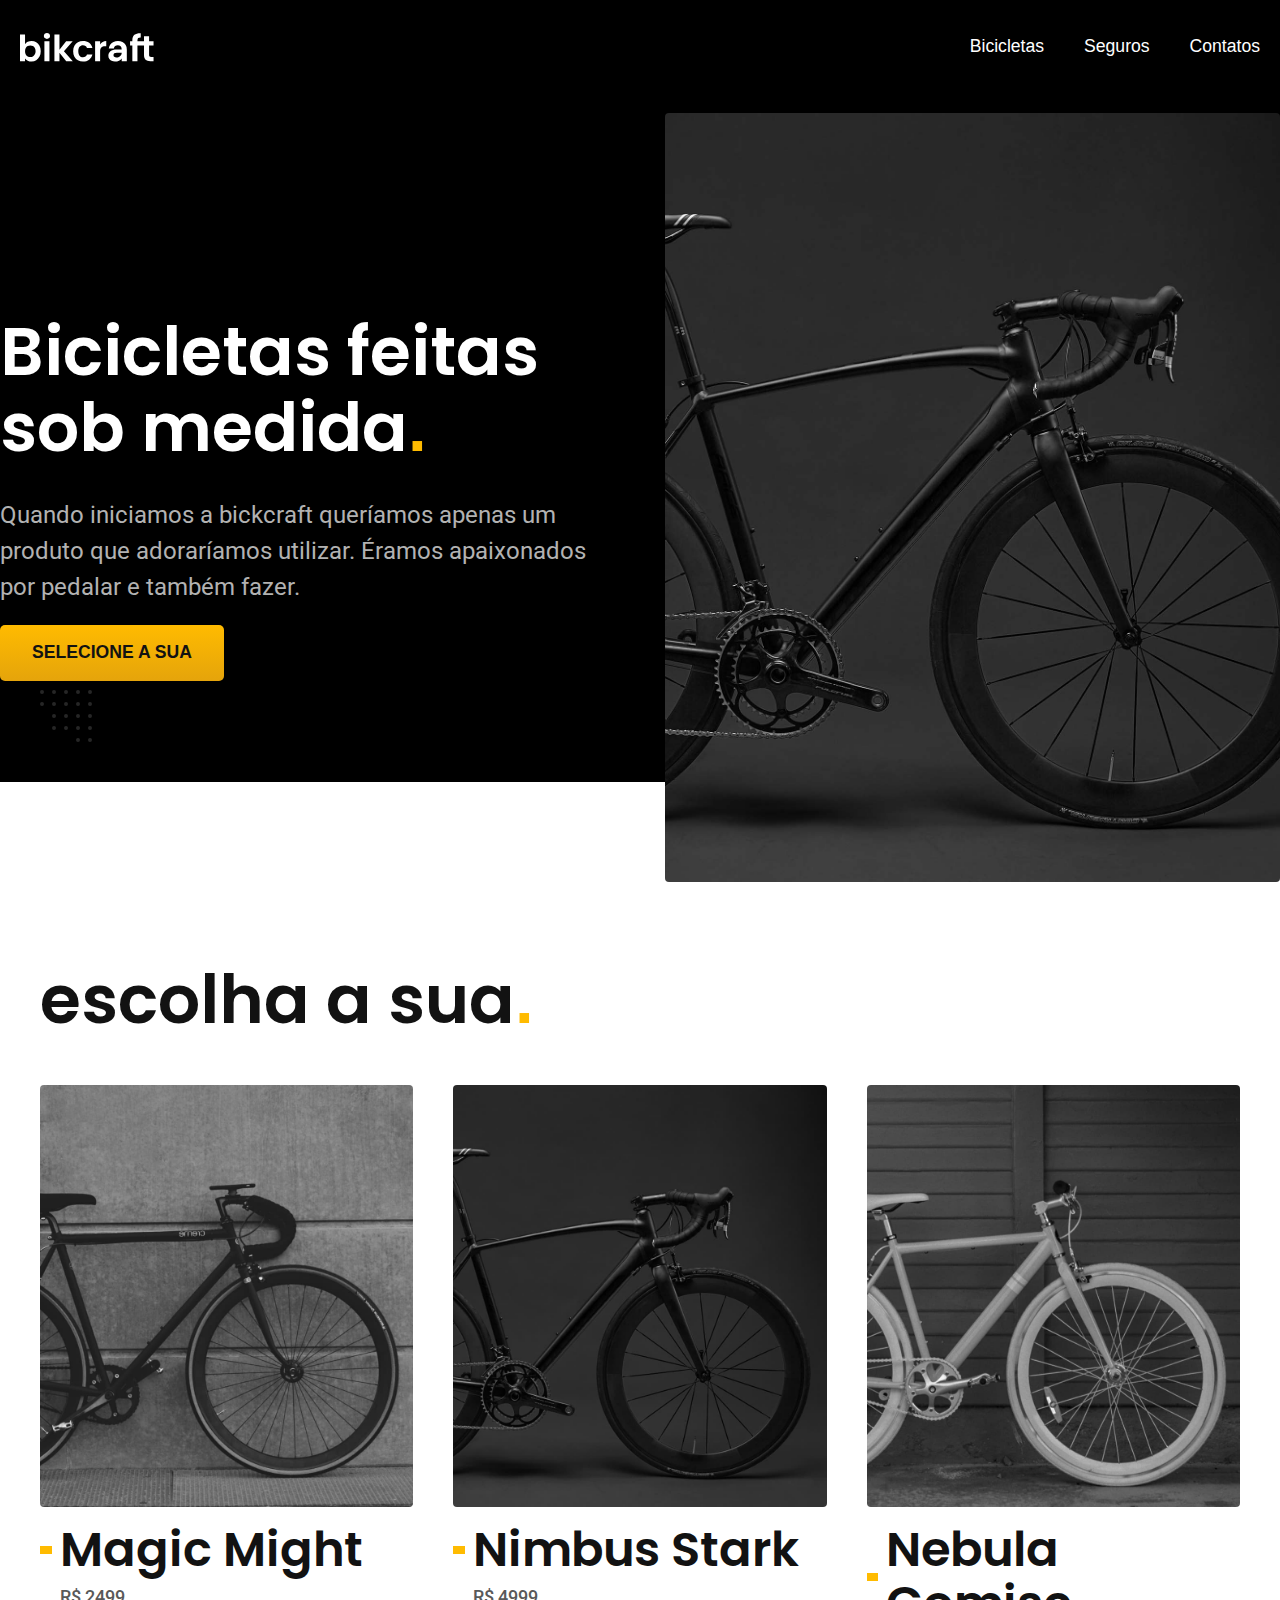
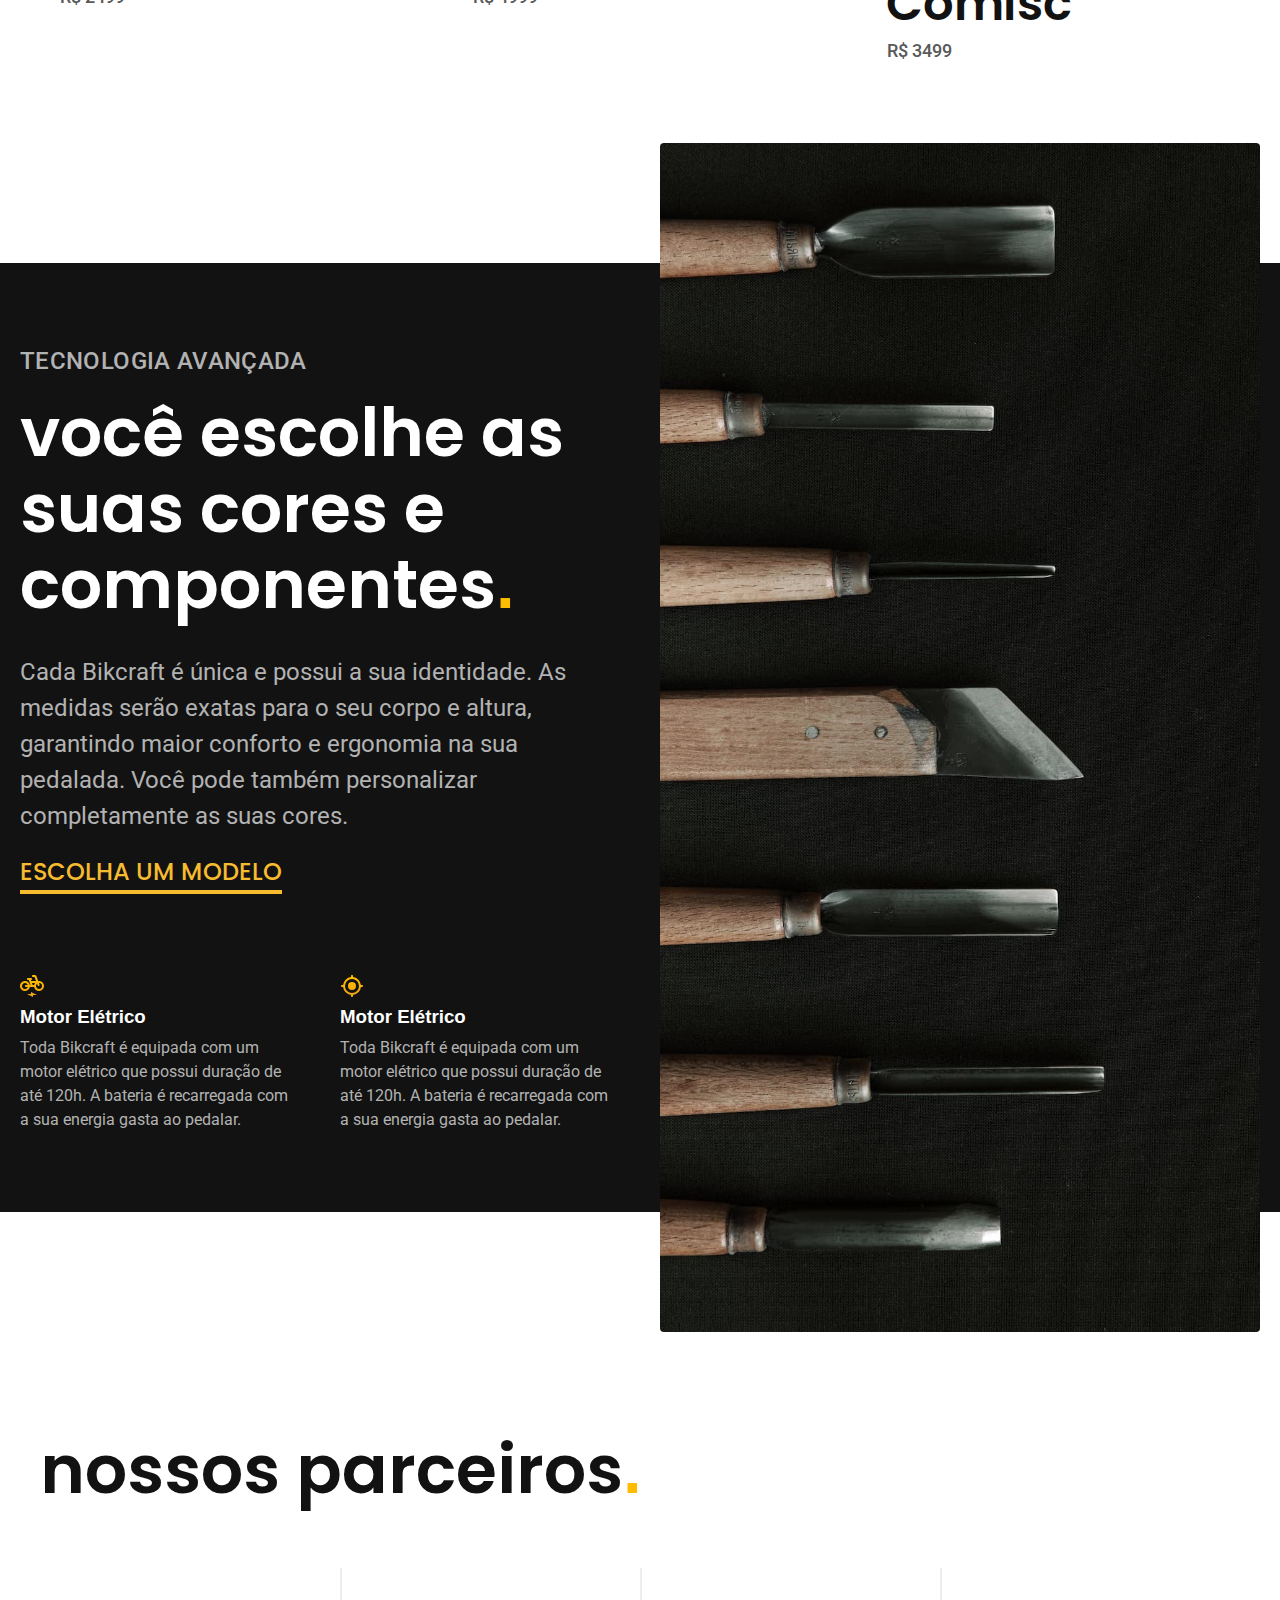
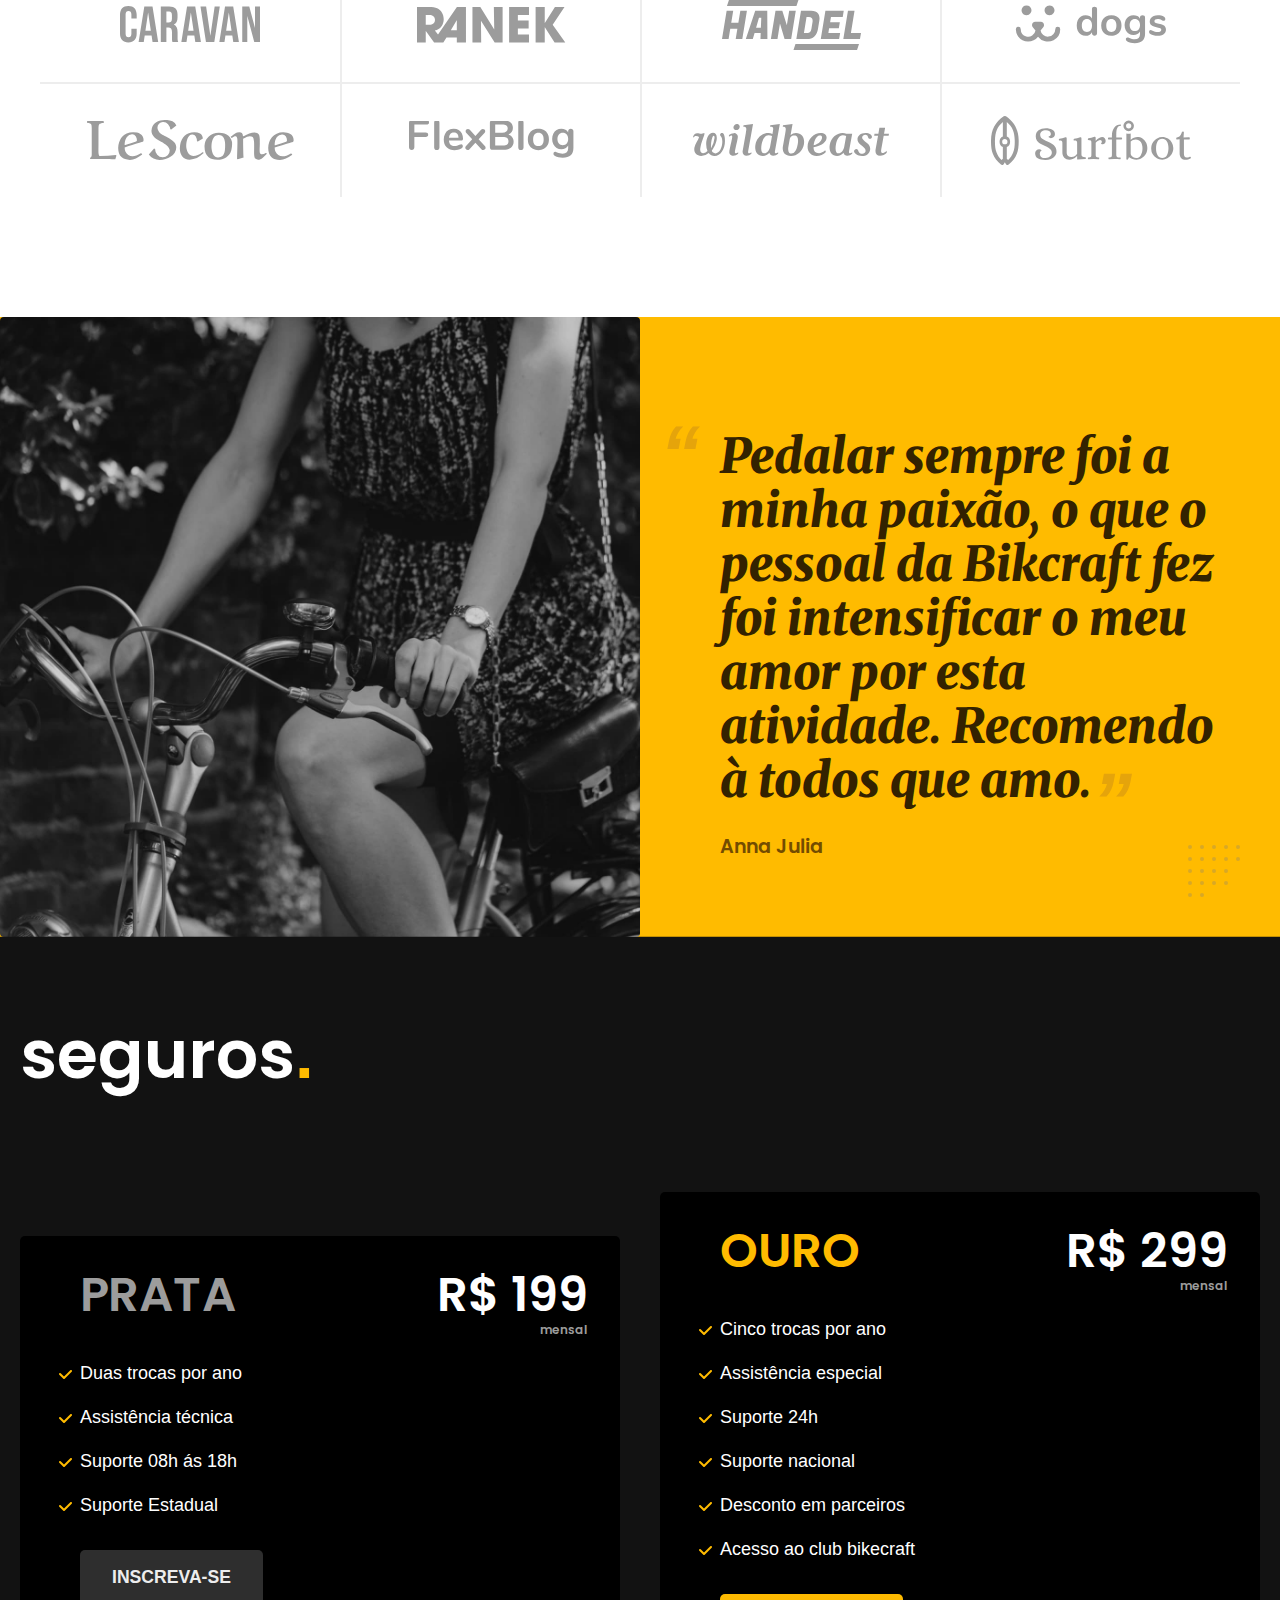
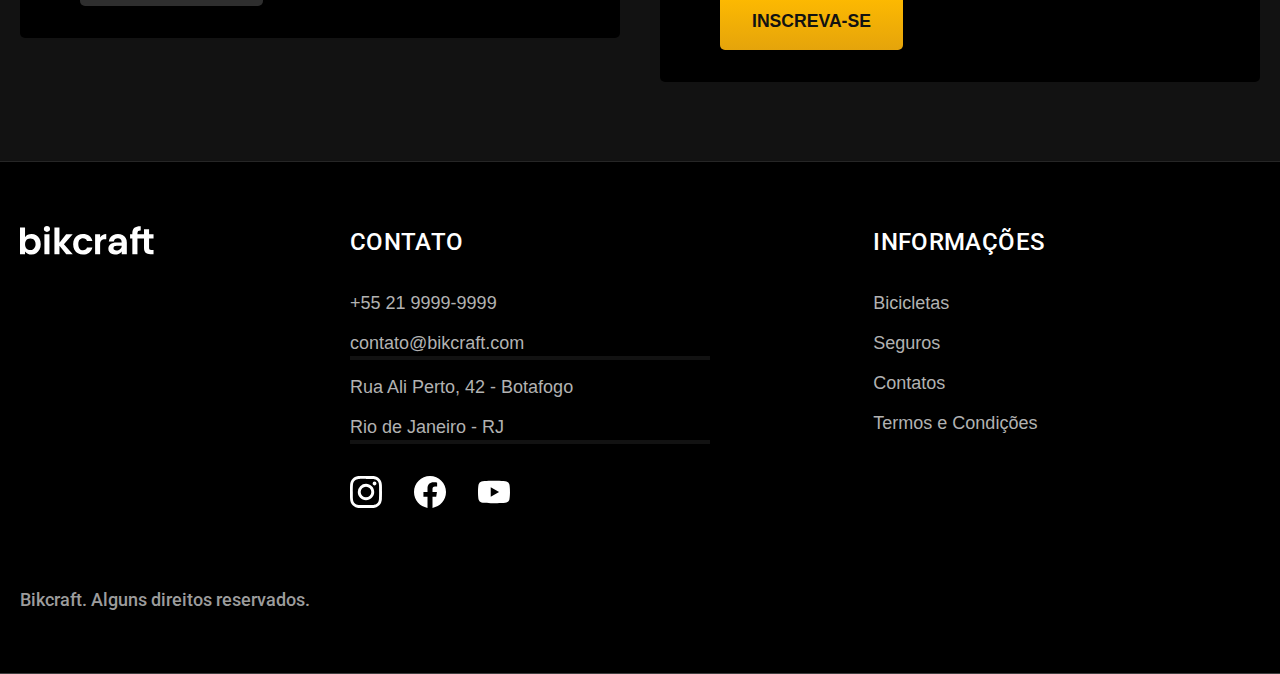
==== commit c0e1e18c: "Alguns pequenos ajustes e melhorias." ====
--- a/index.html
+++ b/index.html
@@ -8,14 +8,22 @@
       name="description"
       content="Bicicletas elétricas de alta precisão e qualidade, feitas sob medida para o cliente. Explore o mundo na sua velocidade com a bikcraft."
     />
+
+    <link rel="preload" href="../css/style.css" as="style" />
     <link rel="stylesheet" href="../css/style.css" />
   </head>
   <body>
     <header class="header-bg">
       <div class="header container">
-        <a href="../"><img src="../img/bikcraft.svg" alt="Bikcraft" /></a>
+        <a href="../"
+          ><img
+            src="../img/bikcraft.svg"
+            width="136"
+            height="32"
+            alt="Bikcraft"
+        /></a>
         <nav aria-label="primaria">
-          <ul class=" header-menu">
+          <ul class="header-menu">
             <li>
               <a href="../bicicletas.html" class="poppins">Bicicletas</a>
             </li>
@@ -27,47 +35,73 @@
     </header>
 
     <main>
-     <div class="introducao-bg">
-      <div class="introducao container">
-        <div class="introducao-left">
-          <h1 class="font-1-xxl-b cor-0 margin-32">
-            Bicicletas feitas sob medida<span class="cor-p1">.</span>
-          </h1>
-          <p class="font-2-l cor-5 margin-20">
-            Quando iniciamos a bickcraft queríamos apenas um produto que
-            adoraríamos utilizar. Éramos apaixonados por pedalar e também fazer.
-          </p>
-          <a href="../bicicletas.html" class="btn">SELECIONE A SUA</a>
-        </div>
-        <div class="introducao-img">
-          <img src="../img/fotos/introducao.jpg" alt="Bicileta eletrica preta" />
-        </div>
-      </div>
-     </div>
+      <div class="introducao-bg">
+        <div class="introducao container">
+          <div class="introducao-left">
+            <h1 class="font-1-xxl-b cor-0 margin-32">
+              Bicicletas feitas sob medida<span class="cor-p1">.</span>
+            </h1>
+            <p class="font-2-l cor-5 margin-20">
+              Quando iniciamos a bickcraft queríamos apenas um produto que
+              adoraríamos utilizar. Éramos apaixonados por pedalar e também
+              fazer.
+            </p>
+            <a href="../bicicletas.html" class="btn">SELECIONE A SUA</a>
+          </div>
+          <picture class="introducao-img">
+            <source
+              media="(max-width:800px)"
+              srcset="./img/bicicletas/nimbus.jpg"
+              width="1280"
+              height="1600"
+            />
+            <img
+              src="../img/fotos/introducao.jpg"
+              alt="Bicileta eletrica preta"
+              width="1280"
+              height="1600"
+            />
+          </picture>
+        </div>
+      </div>
 
       <article class="bicicletas-lista">
-        <h2 class="font-1-xxl-b cor-12 margin-48 container">escolha a sua<span class="cor-p1">.</span></h2>
+        <h2 class="font-1-xxl-b cor-12 margin-48 container">
+          escolha a sua<span class="cor-p1">.</span>
+        </h2>
 
         <ul>
           <li>
             <a href="../bicicletas/magic.html">
-              <img src="../img/bicicletas/magic-home.jpg" alt="" class="margin-16">
+              <img
+                src="../img/bicicletas/magic-home.jpg"
+                alt=""
+                class="margin-16"
+              />
               <h3 class="font-1-xl margin-8">Magic Might</h3>
               <span class="font-2-m cor-8">R$ 2499</span>
             </a>
           </li>
-      
+
           <li>
             <a href="../bicicletas/nimbus.html">
-              <img src="../img/bicicletas/nimbus-home.jpg" alt="" class="margin-16">
+              <img
+                src="../img/bicicletas/nimbus-home.jpg"
+                alt=""
+                class="margin-16"
+              />
               <h3 class="font-1-xl margin-8">Nimbus Stark</h3>
               <span class="font-2-m cor-8">R$ 4999</span>
             </a>
           </li>
-          
+
           <li>
             <a href="../bicicletas/nebula.html">
-              <img src="../img/bicicletas/nebula-home.jpg" alt="" class="margin-16">
+              <img
+                src="../img/bicicletas/nebula-home.jpg"
+                alt=""
+                class="margin-16"
+              />
               <h3 class="font-1-xl margin-8">Nebula Comisc</h3>
               <span class="font-2-m cor-8">R$ 3499</span>
             </a>
@@ -78,88 +112,117 @@
       <article class="tecnologias-bg margin-40">
         <div class="container tecnologias">
           <div class="tecnologias-left">
-        
-            <span class="font-2-l-b margin-16 cor-5" style="display: block;">TECNOLOGIA AVANÇADA</span>
-            
-            <h2 class="font-1-xxl-b cor-0 margin-32">você escolhe as suas cores e componentes<span class="cor-p1">.</span></h2>
-            
-            <p class="font-2-l margin-20 cor-5">Cada Bikcraft é única e possui a sua identidade. As medidas serão exatas para o seu corpo e altura, garantindo maior conforto e ergonomia na sua pedalada. Você pode também personalizar completamente as suas cores.</p>
-            
-            <a href="" class="link margin-80">ESCOLHA UM MODELO</a>
-            
+            <span class="font-2-l-b margin-16 cor-5" style="display: block"
+              >TECNOLOGIA AVANÇADA</span
+            >
+
+            <h2 class="font-1-xxl-b cor-0 margin-32">
+              você escolhe as suas cores e componentes<span class="cor-p1"
+                >.</span
+              >
+            </h2>
+
+            <p class="font-2-l margin-20 cor-5">
+              Cada Bikcraft é única e possui a sua identidade. As medidas serão
+              exatas para o seu corpo e altura, garantindo maior conforto e
+              ergonomia na sua pedalada. Você pode também personalizar
+              completamente as suas cores.
+            </p>
+
+            <a href="./" class="link margin-80">ESCOLHA UM MODELO</a>
+
             <ul class="descricao">
               <li>
-                <img src="/img/icones/eletrica.svg" alt="">
-                <h3 class="font-1-m cor-0">
-                  Motor Elétrico
-                </h3>
+                <img src="/img/icones/eletrica.svg" alt="" />
+                <h3 class="font-1-m cor-0">Motor Elétrico</h3>
                 <p class="font-2-s cor-5">
-                  Toda Bikcraft é equipada com um motor elétrico que possui duração de até 120h. A bateria é recarregada com a sua energia gasta ao pedalar.
+                  Toda Bikcraft é equipada com um motor elétrico que possui
+                  duração de até 120h. A bateria é recarregada com a sua energia
+                  gasta ao pedalar.
                 </p>
               </li>
               <li>
-                <img src="/img/icones/rastreador.svg" alt="">
-                <h3 class="font-1-m cor-0">
-                  Motor Elétrico
-                </h3>
+                <img src="/img/icones/rastreador.svg" alt="" />
+                <h3 class="font-1-m cor-0">Motor Elétrico</h3>
                 <p class="font-2-s cor-5">
-                  Toda Bikcraft é equipada com um motor elétrico que possui duração de até 120h. A bateria é recarregada com a sua energia gasta ao pedalar.
+                  Toda Bikcraft é equipada com um motor elétrico que possui
+                  duração de até 120h. A bateria é recarregada com a sua energia
+                  gasta ao pedalar.
                 </p>
               </li>
             </ul>
           </div>
           <div class="tecnologia-img">
-            <img src="/img/fotos/tecnologia.jpg" alt="" class="tecnologia-img">
+            <img
+              src="/img/fotos/tecnologia.jpg"
+              alt=""
+              class="tecnologia-img"
+            />
           </div>
         </div>
       </article>
 
       <section class="parceiros">
-        <h2 class="container font-1-xxl-b cor-12 margin-60" aria-label="parceiros">nossos parceiros<span class="cor-p1">.</span></h2>
+        <h2
+          class="container font-1-xxl-b cor-12 margin-60"
+          aria-label="parceiros"
+        >
+          nossos parceiros<span class="cor-p1">.</span>
+        </h2>
 
         <ul class="parceiros-grid">
-          <li><img src="/img/parceiros/caravan.svg" alt="caravan"></li>
-          <li><img src="/img/parceiros/ranek.svg" alt="ranek"></li>
-          <li><img src="/img/parceiros/handel.svg" alt="handel"></li>
-          <li><img src="/img/parceiros/dogs.svg" alt="dogs"></li>
-          <li><img src="/img/parceiros/lescone.svg" alt="lescone"></li>
-          <li><img src="/img/parceiros/flexblog.svg" alt="flexblog"></li>
-          <li><img src="/img/parceiros/wildbeast.svg" alt="wildbeast"></li>
-          <li><img src="/img/parceiros/surfbot.svg" alt="surfbot"></li>
+          <li><img src="/img/parceiros/caravan.svg" alt="caravan" /></li>
+          <li><img src="/img/parceiros/ranek.svg" alt="ranek" /></li>
+          <li><img src="/img/parceiros/handel.svg" alt="handel" /></li>
+          <li><img src="/img/parceiros/dogs.svg" alt="dogs" /></li>
+          <li><img src="/img/parceiros/lescone.svg" alt="lescone" /></li>
+          <li><img src="/img/parceiros/flexblog.svg" alt="flexblog" /></li>
+          <li><img src="/img/parceiros/wildbeast.svg" alt="wildbeast" /></li>
+          <li><img src="/img/parceiros/surfbot.svg" alt="surfbot" /></li>
         </ul>
       </section>
 
       <section class="depoimento" aria-label="Depoimento">
-        <img src="../img/fotos/depoimento.jpg" alt="">
+        <img src="../img/fotos/depoimento.jpg" alt="" />
         <div class="depoimento-conteudo">
           <blockquote>
-            <p class="font-1-xl cor-p5 margin-32">Pedalar sempre foi a minha paixão, o que o pessoal da Bikcraft fez foi intensificar o meu amor por esta atividade. Recomendo à todos que amo.</p>
+            <p class="font-1-xl cor-p5 margin-32">
+              Pedalar sempre foi a minha paixão, o que o pessoal da Bikcraft fez
+              foi intensificar o meu amor por esta atividade. Recomendo à todos
+              que amo.
+            </p>
           </blockquote>
           <span class="font-1-m-b cor-p4">Anna Julia</span>
         </div>
       </section>
 
       <article class="seguros container">
-        <h2 class="font-1-xxl-b cor-0 margin-60">seguros<span class="cor-p1">.</span></h2>
-        
+        <h2 class="font-1-xxl-b cor-0 margin-60">
+          seguros<span class="cor-p1">.</span>
+        </h2>
+
         <div class="seguros-item">
           <h3 class="font-1-xl cor-6 margin-40">PRATA</h3>
-          <span class="font-1-xl cor-0">R$ 199 <span class="font-1-xs cor-6">mensal</span></span>
-          
-          <ul class="font-2-m cor-0 margin-32" >
+          <span class="font-1-xl cor-0"
+            >R$ 199 <span class="font-1-xs cor-6">mensal</span></span
+          >
+
+          <ul class="font-2-m cor-0 margin-32">
             <li>Duas trocas por ano</li>
             <li>Assistência técnica</li>
             <li>Suporte 08h ás 18h</li>
             <li>Suporte Estadual</li>
           </ul>
-          
+
           <a href="../orcamento.html" class="btn sec">INSCREVA-SE</a>
         </div>
 
         <div class="seguros-item">
           <h3 class="font-1-xl cor-p1 margin-40">OURO</h3>
-          <span class="font-1-xl cor-0">R$ 299 <span class="font-1-xs cor-6">mensal</span></span>
-          
+          <span class="font-1-xl cor-0"
+            >R$ 299 <span class="font-1-xs cor-6">mensal</span></span
+          >
+
           <ul class="font-2-m cor-0 margin-32">
             <li>Cinco trocas por ano</li>
             <li>Assistência especial</li>
@@ -172,15 +235,16 @@
           <a href="../orcamento.html" class="btn">INSCREVA-SE</a>
         </div>
       </article>
-
     </main>
     <footer class="container footer">
-      <img src="../img/bikcraft.svg" alt="Bikcraft">
+      <img src="../img/bikcraft.svg" alt="Bikcraft" />
       <div class="footer-contato">
         <h3 class="font-2-l-b cor-0">Contato</h3>
         <ul class="cor-5 font-2-m">
           <li><a href="tel:+552199999999">+55 21 9999-9999</a></li>
-          <li><a href="mailto:contato@bikcraft.com">contato@bikcraft.com</a></li>
+          <li>
+            <a href="mailto:contato@bikcraft.com">contato@bikcraft.com</a>
+          </li>
           <li>Rua Ali Perto, 42 - Botafogo</li>
           <li>Rio de Janeiro - RJ</li>
         </ul>
@@ -188,25 +252,25 @@
           <a href="../">
             <img src="../img/redes/instagram.svg" alt=Instagram">
           </a>
-          <a href="">
+          <a href="../">
             <img src="../img/redes/facebook.svg" alt=Facebook">
           </a>
-          <a href="">
-            <img src="../img/redes/youtube.svg" alt=Youtube">
-          </a>
-        </div>
-      </div>
-      
+          <a href="../"> <img src="../img/redes/youtube.svg" alt=Youtube"> </a>
+        </div>
+      </div>
+
       <div class="footer-informacoes">
-      <h3 class="font-2-l-b cor-0">Informações</h3>
-      <ul class="cor-5 font-2-m">
-        <li><a href="../bicicletas.html">Bicicletas</a></li>
-        <li><a href="../seguros.html">Seguros</a></li>
-        <li><a href="../contato.html">Contatos</a></li>
-        <li><a href="../termos.html">Termos e Condições</a></li>
-      </ul>
-      </div>
-      <p class="font-2-m cor-6 footer-cop">Bikcraft. Alguns direitos reservados.</p>
+        <h3 class="font-2-l-b cor-0">Informações</h3>
+        <ul class="cor-5 font-2-m">
+          <li><a href="../bicicletas.html">Bicicletas</a></li>
+          <li><a href="../seguros.html">Seguros</a></li>
+          <li><a href="../contato.html">Contatos</a></li>
+          <li><a href="../termos.html">Termos e Condições</a></li>
+        </ul>
+      </div>
+      <p class="font-2-m cor-6 footer-cop">
+        Bikcraft. Alguns direitos reservados.
+      </p>
     </footer>
   </body>
 </html>
--- a/css/style.css
+++ b/css/style.css
@@ -31,6 +31,10 @@
 /* CONTATO */
 @import '../css/contato/contato.css';
 @import '../css/contato/lojas.css';
+
+/* ORÇAMENTO */
+
+@import '../css/orçamento/orçamento.css';
 
 /* TERMOS */
 @import './termos/termos.css';
--- a/css/style.css
+++ b/css/style.css
@@ -31,6 +31,10 @@
 /* CONTATO */
 @import '../css/contato/contato.css';
 @import '../css/contato/lojas.css';
+
+/* ORÇAMENTO */
+
+@import '../css/orçamento/orçamento.css';
 
 /* TERMOS */
 @import './termos/termos.css';
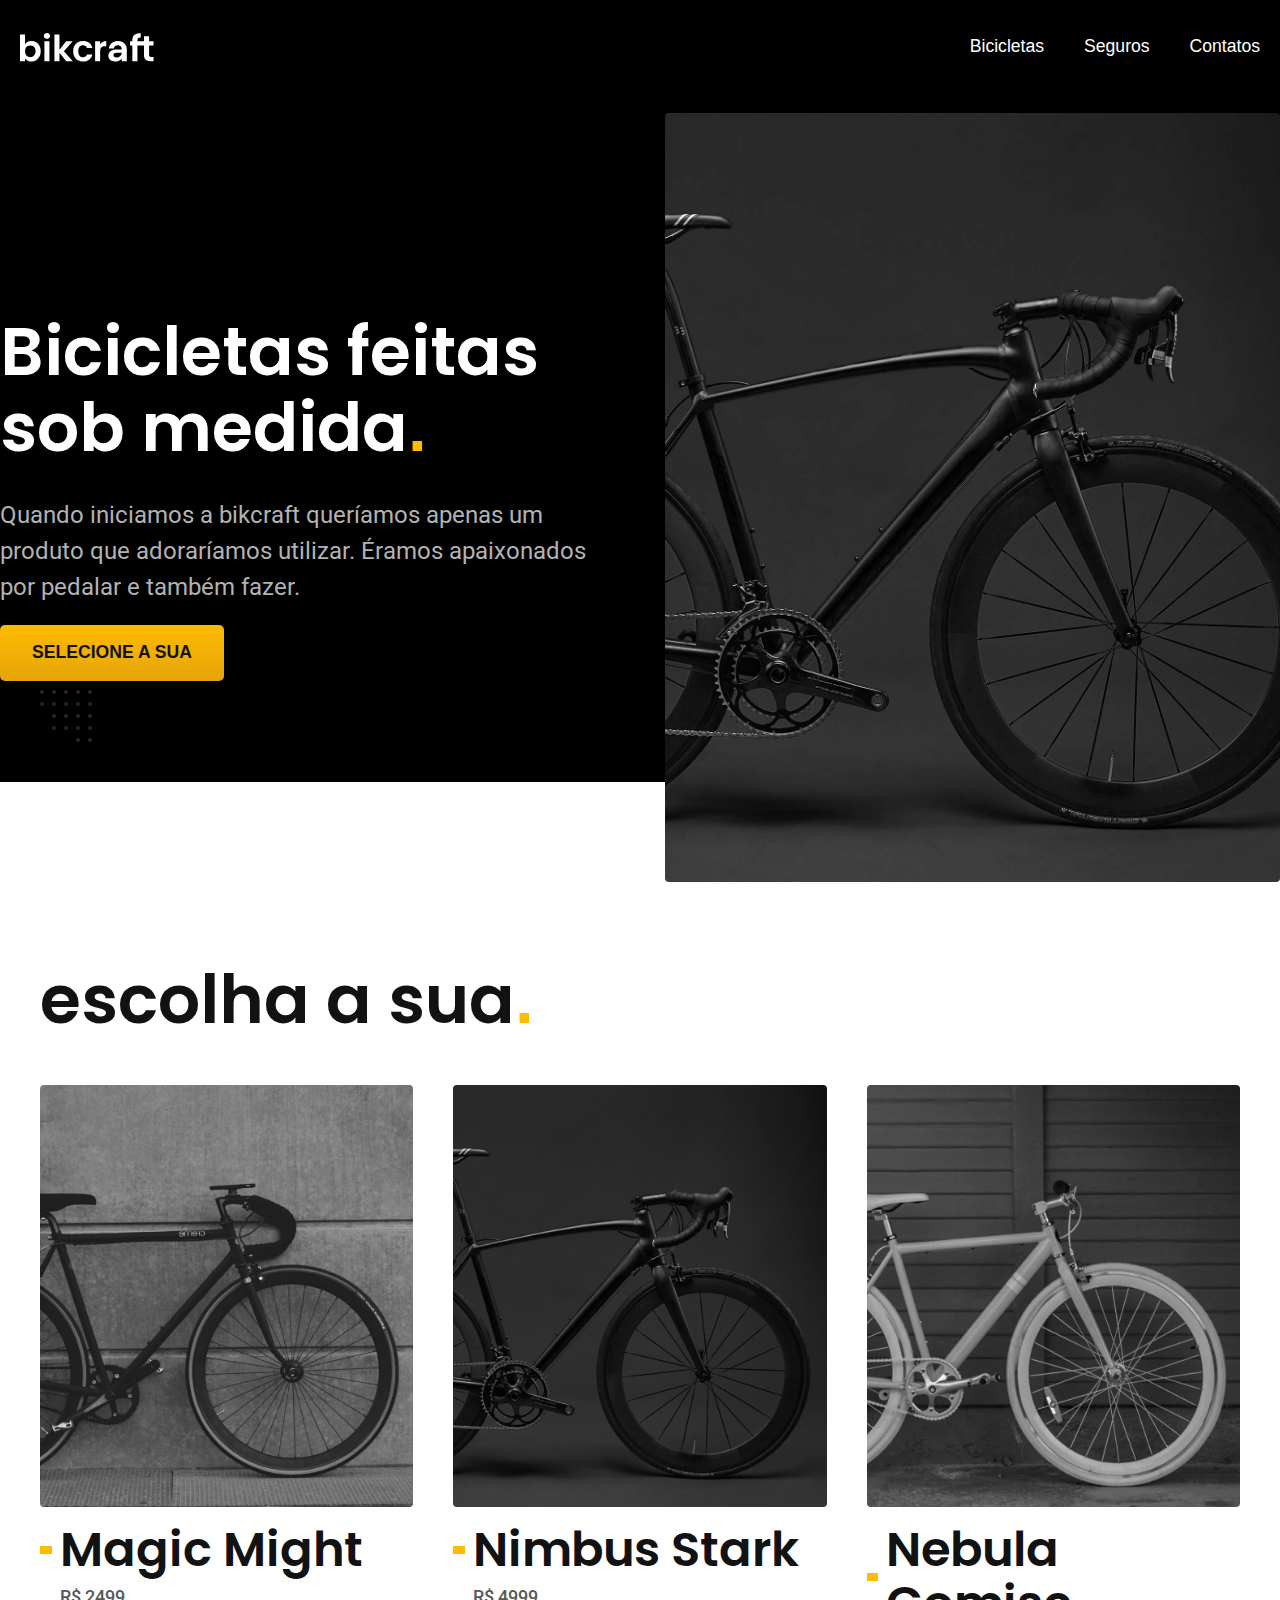
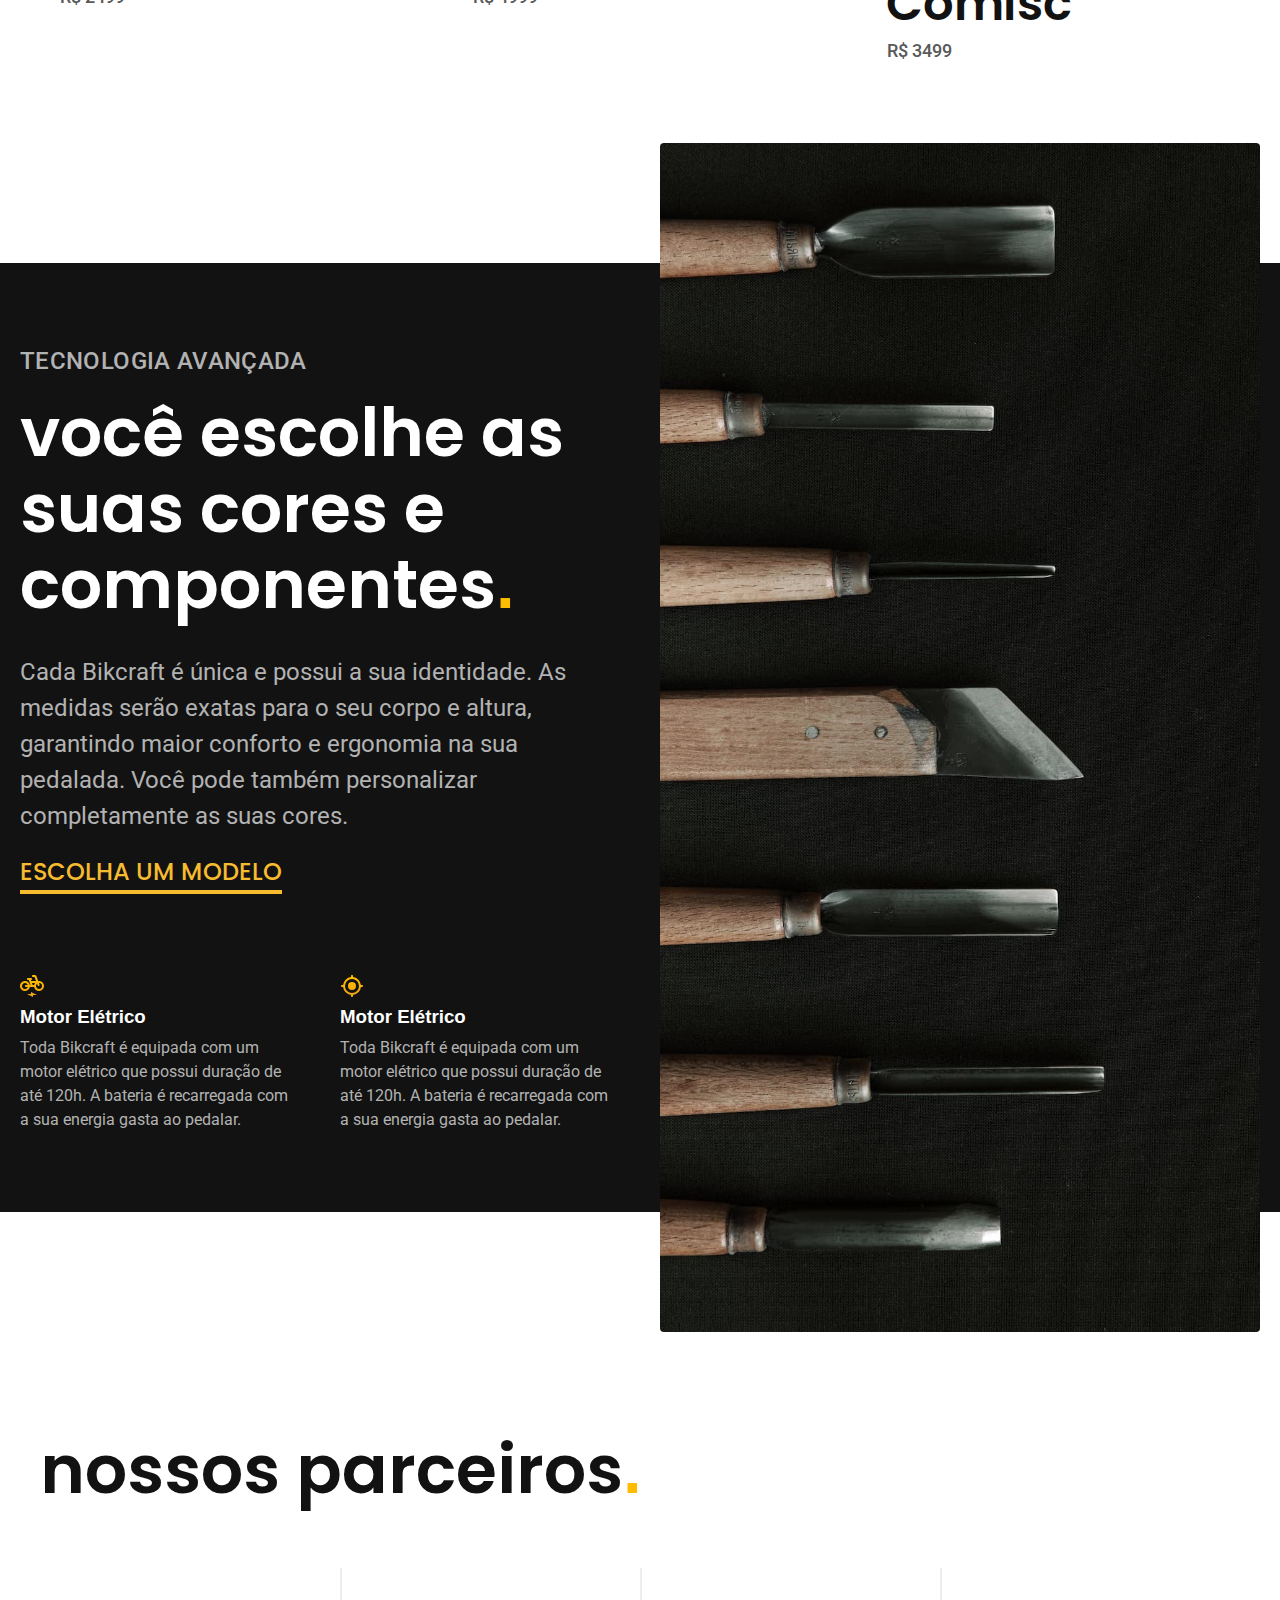
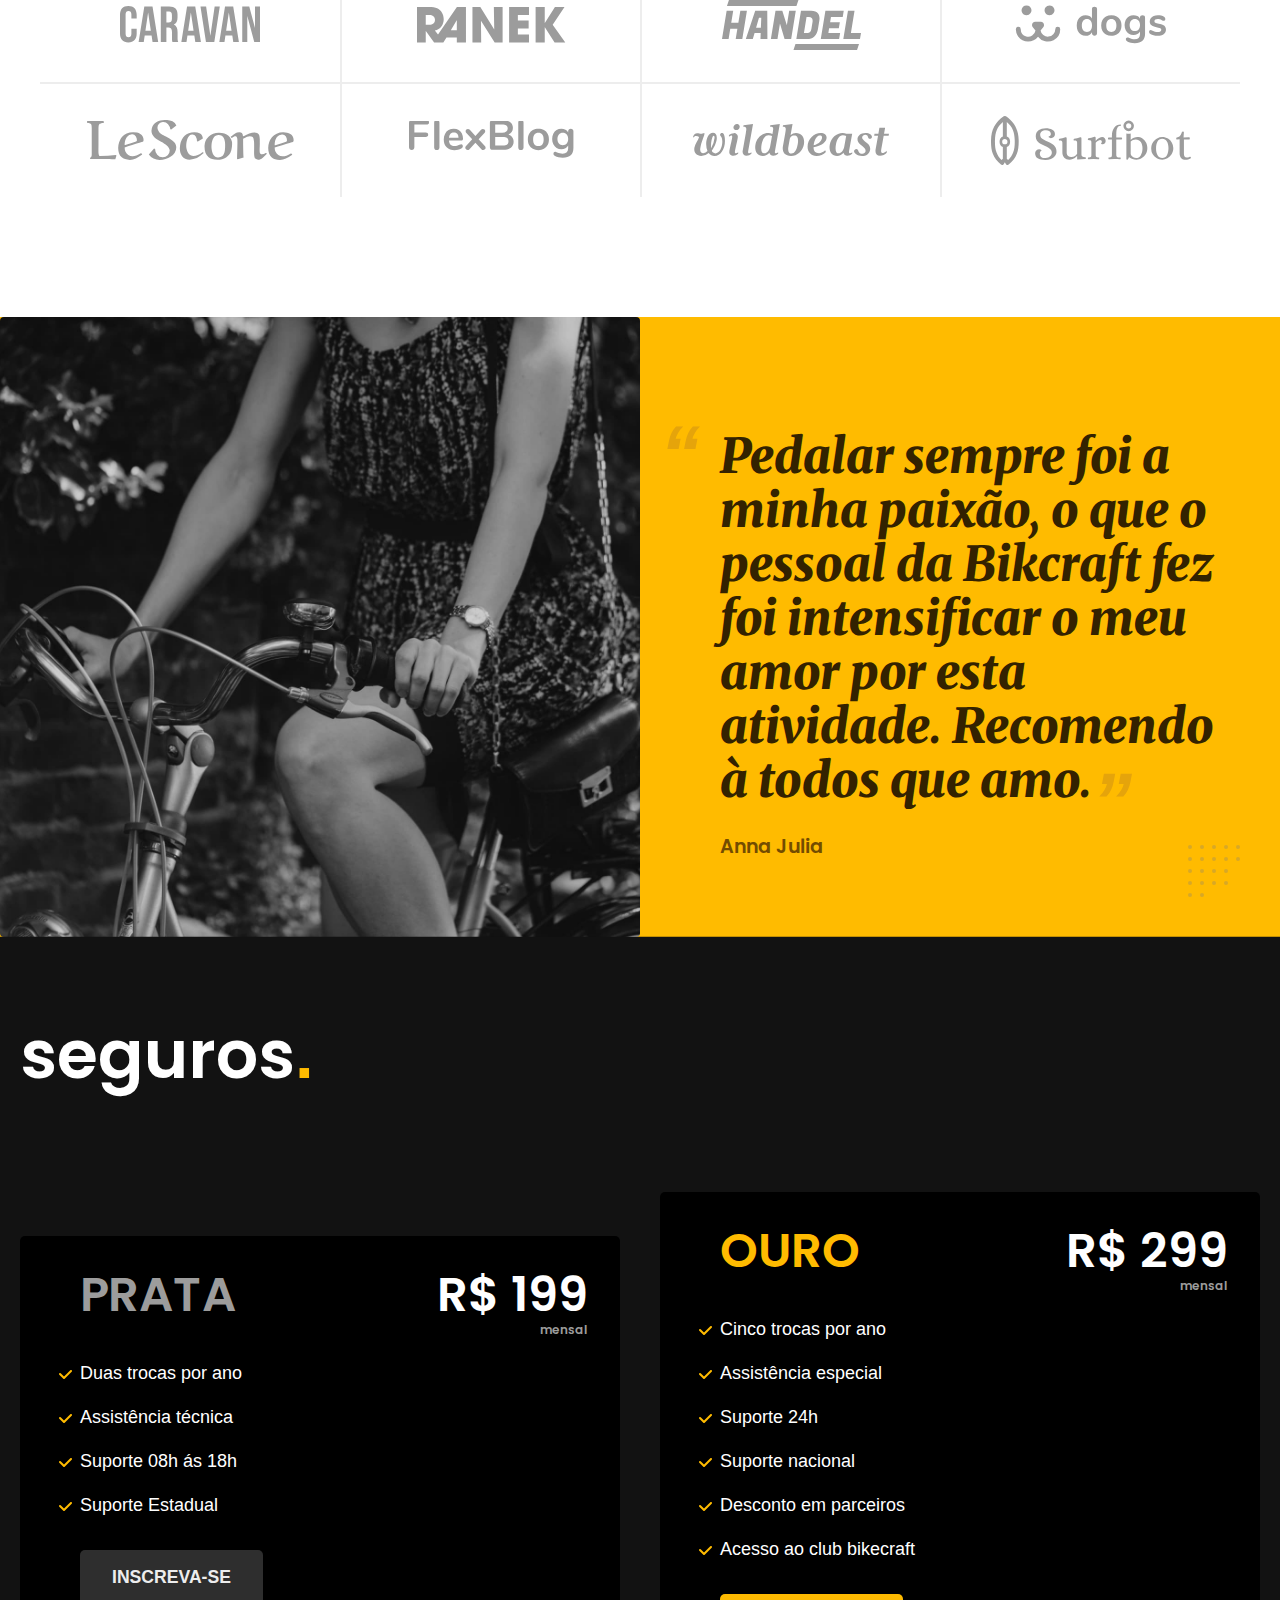
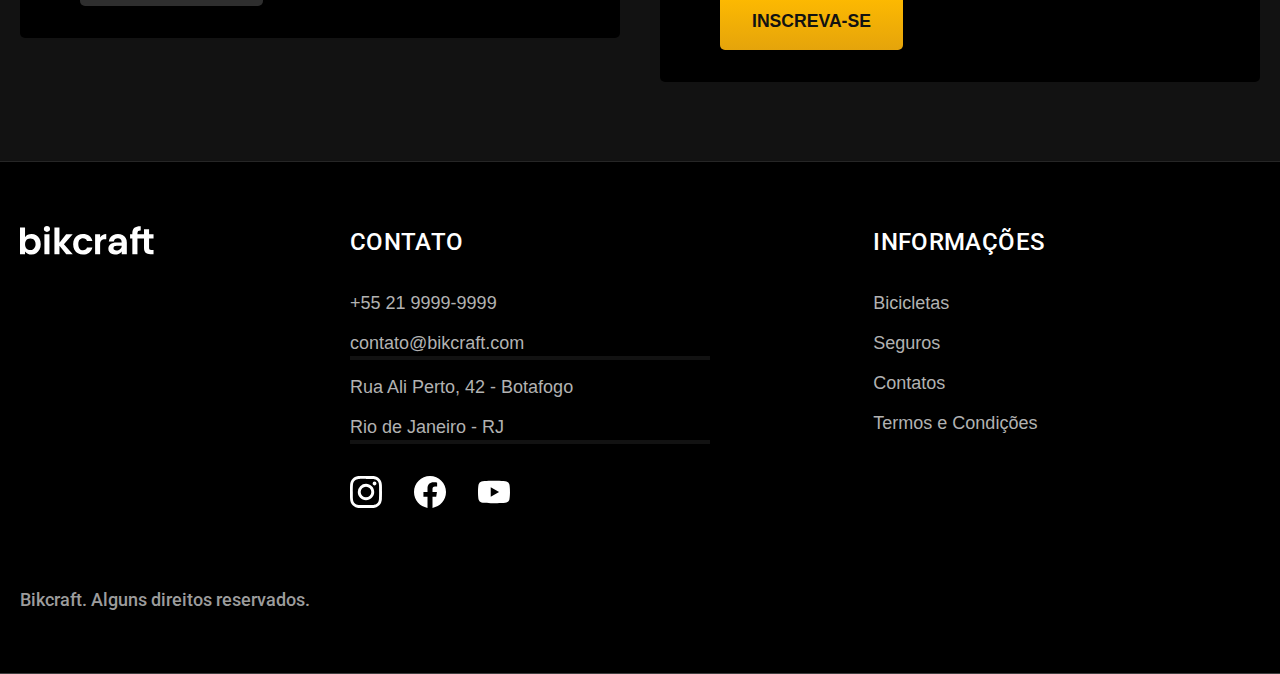
==== commit 8670285f: "Adicionado a funcionalidade de checagem de url para a aba de compras, e a funcionalidade do acordion" ====
--- a/index.html
+++ b/index.html
@@ -42,7 +42,7 @@
               Bicicletas feitas sob medida<span class="cor-p1">.</span>
             </h1>
             <p class="font-2-l cor-5 margin-20">
-              Quando iniciamos a bickcraft queríamos apenas um produto que
+              Quando iniciamos a bikcraft queríamos apenas um produto que
               adoraríamos utilizar. Éramos apaixonados por pedalar e também
               fazer.
             </p>
@@ -272,5 +272,7 @@
         Bikcraft. Alguns direitos reservados.
       </p>
     </footer>
+
+    <script src="./js/script.js"></script>
   </body>
 </html>
